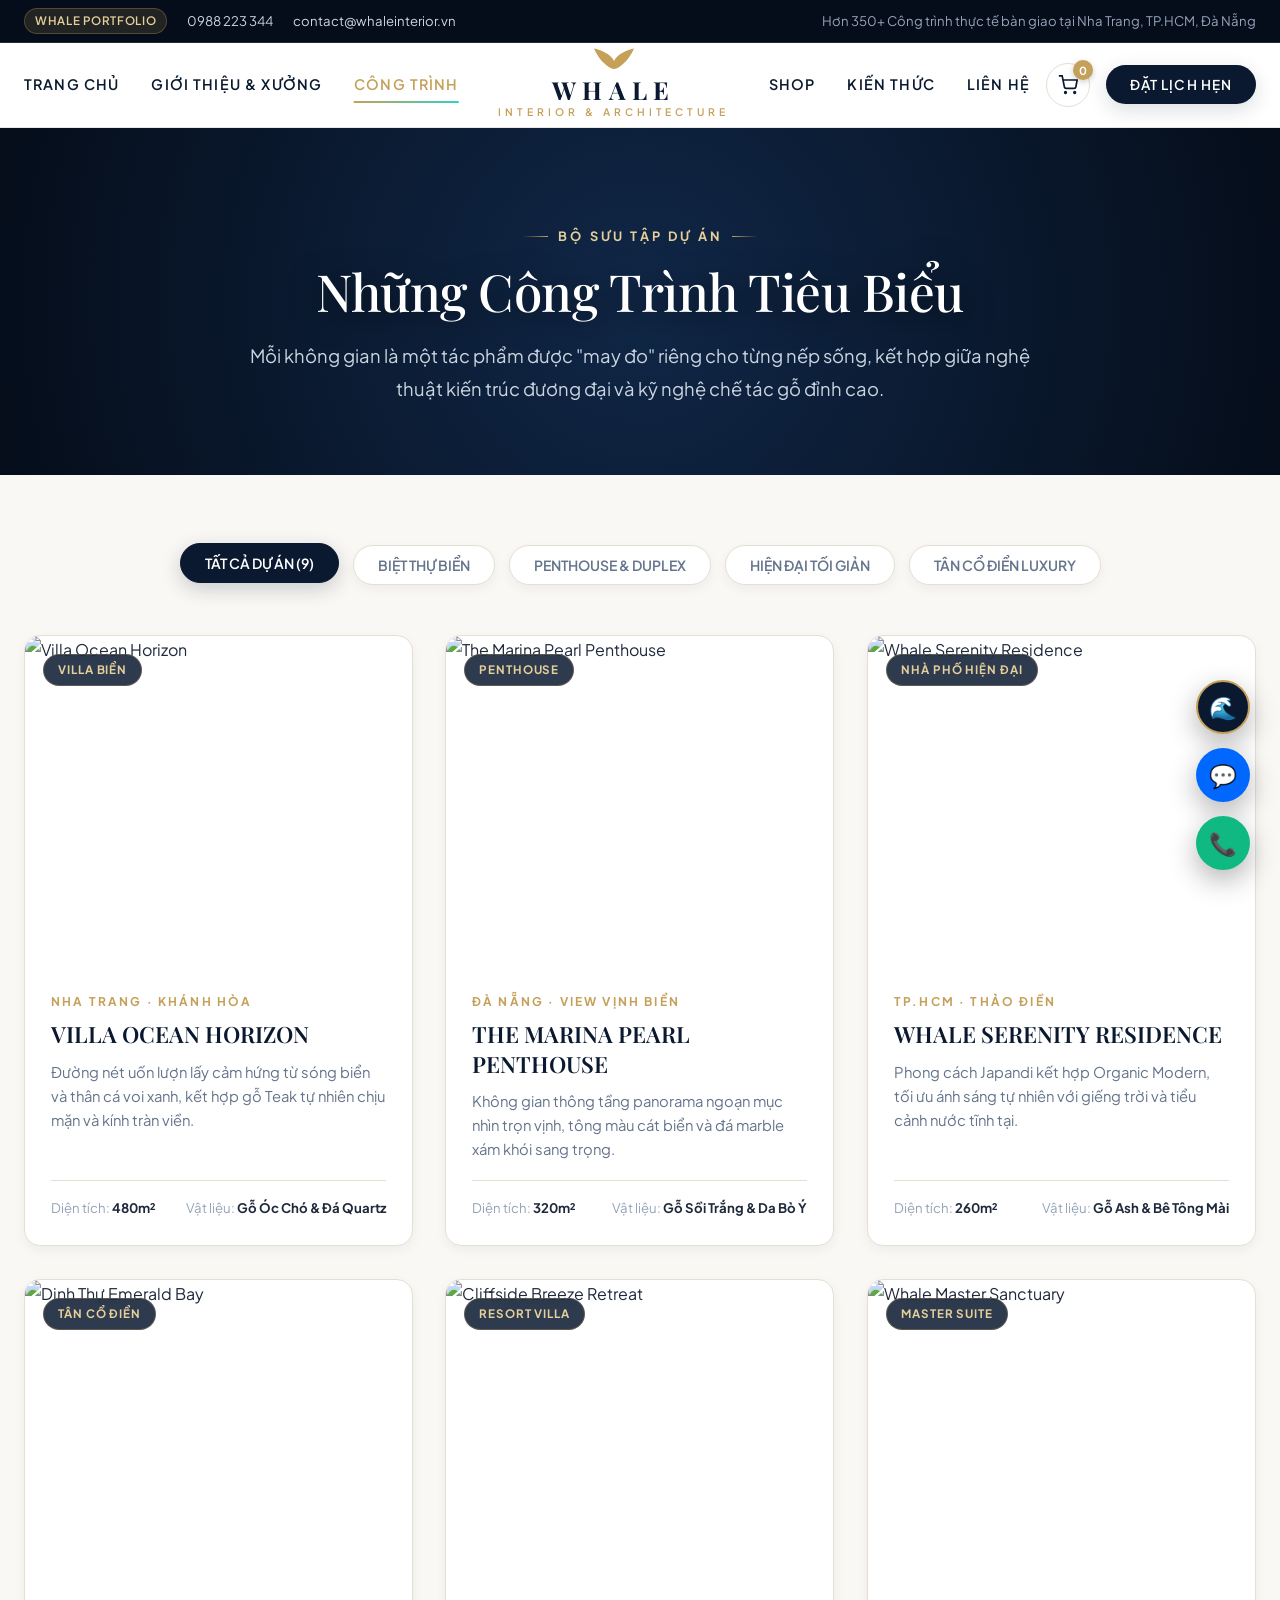
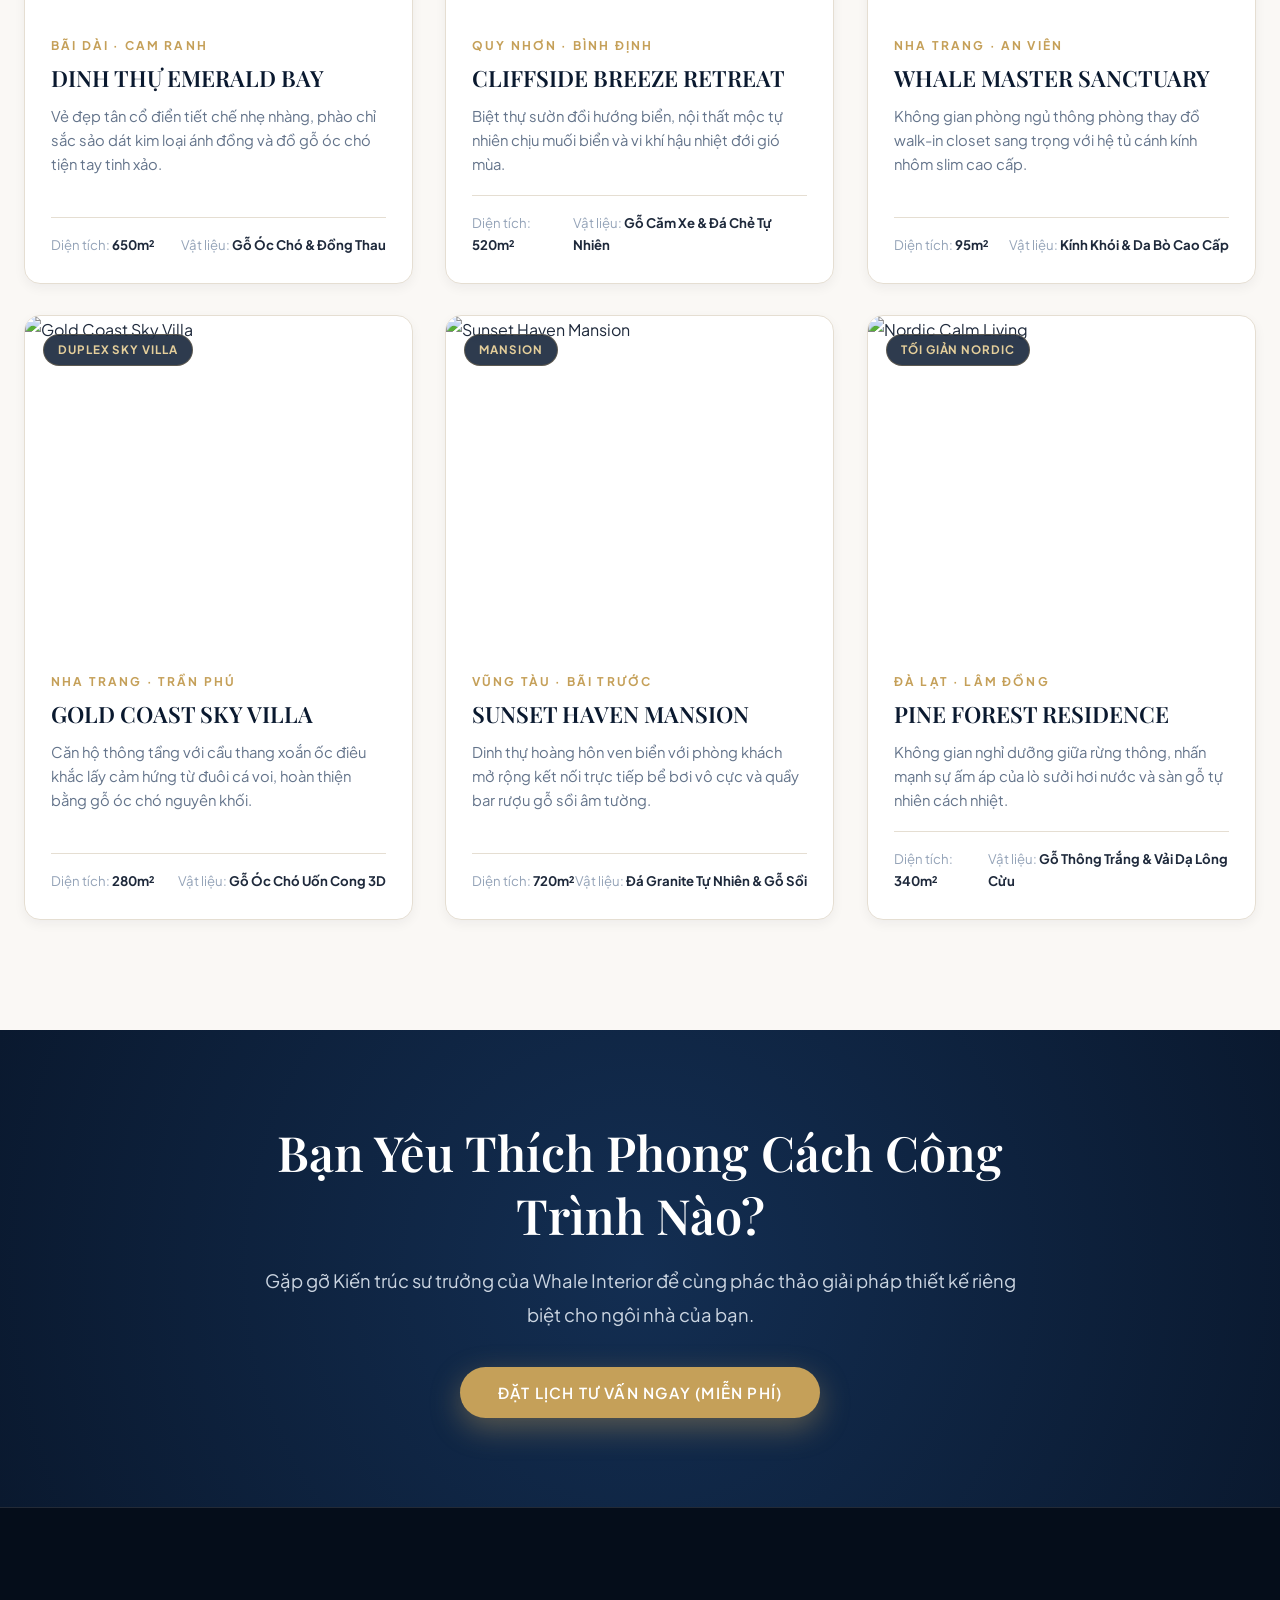
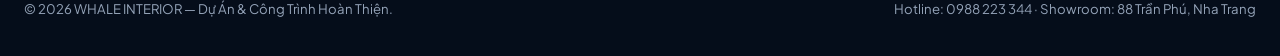
==== du-an.html @ c7ea32a3 "Add files via upload" ====
<!DOCTYPE html>
<html lang="vi">
<head>
  <meta charset="UTF-8">
  <meta name="viewport" content="width=device-width, initial-scale=1.0">
  <title>Công Trình & Dự Án — WHALE INTERIOR | Bộ Sưu Tập Thiết Kế Thực Tế</title>
  <meta name="description" content="Khám phá các công trình biệt thự, penthouse và căn hộ cao cấp đã hoàn thiện bàn giao bởi Whale Interior.">
  
  <link rel="preconnect" href="https://fonts.googleapis.com">
  <link rel="preconnect" href="https://fonts.gstatic.com" crossorigin>
  <link href="https://fonts.googleapis.com/css2?family=Playfair+Display:ital,wght@0,400..900;1,400..900&family=Plus+Jakarta+Sans:wght@300;400;500;600;700&display=swap" rel="stylesheet">
  
  <link rel="stylesheet" href="css/style.css">
</head>
<body>

  <!-- Preloader -->
  <div id="preloader">
    <div class="preloader-whale">
      <svg viewBox="0 0 64 40" width="80" height="50" fill="currentColor">
        <path d="M32 20C26 8 10 2 0 0C6 14 16 26 28 32C30 33 34 33 36 32C48 26 58 14 64 0C54 2 38 8 32 20Z"/>
      </svg>
    </div>
    <div class="preloader-brand">WHALE</div>
    <div class="preloader-sub">INTERIOR & ARCHITECTURE</div>
    <div class="preloader-bar-wrap"><div class="preloader-bar"></div></div>
  </div>

  <!-- Topbar -->
  <div class="topbar">
    <div class="container">
      <div class="topbar-info">
        <span class="topbar-tag">WHALE PORTFOLIO</span>
        <a href="tel:0988223344">0988 223 344</a>
        <a href="mailto:contact@whaleinterior.vn">contact@whaleinterior.vn</a>
      </div>
      <div class="topbar-socials">
        <span>Hơn 350+ Công trình thực tế bàn giao tại Nha Trang, TP.HCM, Đà Nẵng</span>
      </div>
    </div>
  </div>

  <!-- Header -->
  <header class="site-header">
    <div class="container header-wrap">
      <nav class="nav-links">
        <a href="index.html" class="nav-link">Trang chủ</a>
        <a href="ve-chung-toi.html" class="nav-link">Giới thiệu & Xưởng</a>
        <a href="du-an.html" class="nav-link active">Công trình</a>
      </nav>

      <a href="index.html" class="brand">
        <div class="brand-icon">
          <svg viewBox="0 0 64 40" width="40" height="26" fill="currentColor">
            <path d="M32 20C26 8 10 2 0 0C6 14 16 26 28 32C30 33 34 33 36 32C48 26 58 14 64 0C54 2 38 8 32 20Z"/>
          </svg>
        </div>
        <span class="brand-title">WHALE</span>
        <span class="brand-sub">INTERIOR & ARCHITECTURE</span>
      </a>

      <div class="header-actions">
        <nav class="nav-links">
          <a href="shop.html" class="nav-link">Shop</a>
          <a href="kien-thuc.html" class="nav-link">Kiến thức</a>
          <a href="lien-he.html" class="nav-link">Liên hệ</a>
        </nav>

        <button class="btn-cart-trigger" id="cartOpenBtn" title="Giỏ hàng">
          <svg width="20" height="20" viewBox="0 0 24 24" fill="none" stroke="currentColor" stroke-width="2"><circle cx="9" cy="21" r="1"/><circle cx="20" cy="21" r="1"/><path d="M1 1h4l2.68 13.39a2 2 0 0 0 2 1.61h9.72a2 2 0 0 0 2-1.61L23 6H6"/></svg>
          <span class="cart-badge">0</span>
        </button>

        <button class="btn-header-cta open-consult-modal">
          <span>ĐẶT LỊCH HẸN</span>
        </button>

        <button class="nav-toggle" aria-label="Menu">
          <span></span><span></span><span></span>
        </button>
      </div>
    </div>
  </header>

  <main>
    <!-- Banner -->
    <section style="background:radial-gradient(circle at center, #102747 0%, var(--primary-deep) 100%); color:#fff; padding:90px 0 70px; text-align:center;">
      <div class="container" style="max-width:850px;">
        <span class="section-label reveal" style="color:var(--accent-gold-light);">BỘ SƯU TẬP DỰ ÁN</span>
        <h1 class="hero-title reveal stagger-1" style="font-size:clamp(2.2rem, 4vw, 3.4rem); margin-bottom:18px;">
          Những Công Trình Tiêu Biểu
        </h1>
        <p class="reveal stagger-2" style="color:#cbd5e1; font-size:1.15rem; line-height:1.8;">
          Mỗi không gian là một tác phẩm được "may đo" riêng cho từng nếp sống, kết hợp giữa nghệ thuật kiến trúc đương đại và kỹ nghệ chế tác gỗ đỉnh cao.
        </p>
      </div>
    </section>

    <!-- Projects Section with Filter -->
    <section class="projects-section" style="padding:70px 0 110px;">
      <div class="container">
        <!-- Filter Tabs -->
        <div class="filter-nav reveal">
          <button class="filter-btn active" data-filter="all">TẤT CẢ DỰ ÁN (9)</button>
          <button class="filter-btn" data-filter="villa">BIỆT THỰ BIỂN</button>
          <button class="filter-btn" data-filter="penthouse">PENTHOUSE & DUPLEX</button>
          <button class="filter-btn" data-filter="modern">HIỆN ĐẠI TỐI GIẢN</button>
          <button class="filter-btn" data-filter="neoclassic">TÂN CỔ ĐIỂN LUXURY</button>
        </div>

        <div class="projects-grid">
          <!-- 1 -->
          <div class="project-card reveal stagger-1" data-category="villa">
            <div class="project-thumb">
              <img src="https://images.unsplash.com/photo-1600585154340-be6161a56a0c?auto=format&fit=crop&w=800&q=80" alt="Villa Ocean Horizon">
              <span class="project-badge">VILLA BIỂN</span>
            </div>
            <div class="project-info">
              <div class="project-loc">NHA TRANG · KHÁNH HÒA</div>
              <h3 class="project-name">VILLA OCEAN HORIZON</h3>
              <p class="project-desc">Đường nét uốn lượn lấy cảm hứng từ sóng biển và thân cá voi xanh, kết hợp gỗ Teak tự nhiên chịu mặn và kính tràn viền.</p>
              <div class="project-meta">
                <span>Diện tích: <strong>480m²</strong></span>
                <span>Vật liệu: <strong>Gỗ Óc Chó & Đá Quartz</strong></span>
              </div>
            </div>
          </div>

          <!-- 2 -->
          <div class="project-card reveal stagger-2" data-category="penthouse">
            <div class="project-thumb">
              <img src="https://images.unsplash.com/photo-1600607687920-4e2a09cf159d?auto=format&fit=crop&w=800&q=80" alt="The Marina Pearl Penthouse">
              <span class="project-badge">PENTHOUSE</span>
            </div>
            <div class="project-info">
              <div class="project-loc">ĐÀ NẴNG · VIEW VỊNH BIỂN</div>
              <h3 class="project-name">THE MARINA PEARL PENTHOUSE</h3>
              <p class="project-desc">Không gian thông tầng panorama ngoạn mục nhìn trọn vịnh, tông màu cát biển và đá marble xám khói sang trọng.</p>
              <div class="project-meta">
                <span>Diện tích: <strong>320m²</strong></span>
                <span>Vật liệu: <strong>Gỗ Sồi Trắng & Da Bò Ý</strong></span>
              </div>
            </div>
          </div>

          <!-- 3 -->
          <div class="project-card reveal stagger-3" data-category="modern">
            <div class="project-thumb">
              <img src="https://images.unsplash.com/photo-1600566753376-12c8ab7fb75b?auto=format&fit=crop&w=800&q=80" alt="Whale Serenity Residence">
              <span class="project-badge">NHÀ PHỐ HIỆN ĐẠI</span>
            </div>
            <div class="project-info">
              <div class="project-loc">TP.HCM · THẢO ĐIỀN</div>
              <h3 class="project-name">WHALE SERENITY RESIDENCE</h3>
              <p class="project-desc">Phong cách Japandi kết hợp Organic Modern, tối ưu ánh sáng tự nhiên với giếng trời và tiểu cảnh nước tĩnh tại.</p>
              <div class="project-meta">
                <span>Diện tích: <strong>260m²</strong></span>
                <span>Vật liệu: <strong>Gỗ Ash & Bê Tông Mài</strong></span>
              </div>
            </div>
          </div>

          <!-- 4 -->
          <div class="project-card reveal stagger-1" data-category="neoclassic">
            <div class="project-thumb">
              <img src="https://images.unsplash.com/photo-1618219908412-a29a1bb7b86e?auto=format&fit=crop&w=800&q=80" alt="Dinh Thự Emerald Bay">
              <span class="project-badge">TÂN CỔ ĐIỂN</span>
            </div>
            <div class="project-info">
              <div class="project-loc">BÃI DÀI · CAM RANH</div>
              <h3 class="project-name">DINH THỰ EMERALD BAY</h3>
              <p class="project-desc">Vẻ đẹp tân cổ điển tiết chế nhẹ nhàng, phào chỉ sắc sảo dát kim loại ánh đồng và đồ gỗ óc chó tiện tay tinh xảo.</p>
              <div class="project-meta">
                <span>Diện tích: <strong>650m²</strong></span>
                <span>Vật liệu: <strong>Gỗ Óc Chó & Đồng Thau</strong></span>
              </div>
            </div>
          </div>

          <!-- 5 -->
          <div class="project-card reveal stagger-2" data-category="villa">
            <div class="project-thumb">
              <img src="https://images.unsplash.com/photo-1600573472550-8090b5e0745e?auto=format&fit=crop&w=800&q=80" alt="Cliffside Breeze Retreat">
              <span class="project-badge">RESORT VILLA</span>
            </div>
            <div class="project-info">
              <div class="project-loc">QUY NHƠN · BÌNH ĐỊNH</div>
              <h3 class="project-name">CLIFFSIDE BREEZE RETREAT</h3>
              <p class="project-desc">Biệt thự sườn đồi hướng biển, nội thất mộc tự nhiên chịu muối biển và vi khí hậu nhiệt đới gió mùa.</p>
              <div class="project-meta">
                <span>Diện tích: <strong>520m²</strong></span>
                <span>Vật liệu: <strong>Gỗ Căm Xe & Đá Chẻ Tự Nhiên</strong></span>
              </div>
            </div>
          </div>

          <!-- 6 -->
          <div class="project-card reveal stagger-3" data-category="modern">
            <div class="project-thumb">
              <img src="https://images.unsplash.com/photo-1600210492493-0946911123ea?auto=format&fit=crop&w=800&q=80" alt="Whale Master Sanctuary">
              <span class="project-badge">MASTER SUITE</span>
            </div>
            <div class="project-info">
              <div class="project-loc">NHA TRANG · AN VIÊN</div>
              <h3 class="project-name">WHALE MASTER SANCTUARY</h3>
              <p class="project-desc">Không gian phòng ngủ thông phòng thay đồ walk-in closet sang trọng với hệ tủ cánh kính nhôm slim cao cấp.</p>
              <div class="project-meta">
                <span>Diện tích: <strong>95m²</strong></span>
                <span>Vật liệu: <strong>Kính Khói & Da Bò Cao Cấp</strong></span>
              </div>
            </div>
          </div>

          <!-- 7 -->
          <div class="project-card reveal stagger-1" data-category="penthouse">
            <div class="project-thumb">
              <img src="https://images.unsplash.com/photo-1600607687939-ce8a6c25118c?auto=format&fit=crop&w=800&q=80" alt="Gold Coast Sky Villa">
              <span class="project-badge">DUPLEX SKY VILLA</span>
            </div>
            <div class="project-info">
              <div class="project-loc">NHA TRANG · TRẦN PHÚ</div>
              <h3 class="project-name">GOLD COAST SKY VILLA</h3>
              <p class="project-desc">Căn hộ thông tầng với cầu thang xoắn ốc điêu khắc lấy cảm hứng từ đuôi cá voi, hoàn thiện bằng gỗ óc chó nguyên khối.</p>
              <div class="project-meta">
                <span>Diện tích: <strong>280m²</strong></span>
                <span>Vật liệu: <strong>Gỗ Óc Chó Uốn Cong 3D</strong></span>
              </div>
            </div>
          </div>

          <!-- 8 -->
          <div class="project-card reveal stagger-2" data-category="villa">
            <div class="project-thumb">
              <img src="https://images.unsplash.com/photo-1613977257363-707ba9348227?auto=format&fit=crop&w=800&q=80" alt="Sunset Haven Mansion">
              <span class="project-badge">MANSION</span>
            </div>
            <div class="project-info">
              <div class="project-loc">VŨNG TÀU · BÃI TRƯỚC</div>
              <h3 class="project-name">SUNSET HAVEN MANSION</h3>
              <p class="project-desc">Dinh thự hoàng hôn ven biển với phòng khách mở rộng kết nối trực tiếp bể bơi vô cực và quầy bar rượu gỗ sồi âm tường.</p>
              <div class="project-meta">
                <span>Diện tích: <strong>720m²</strong></span>
                <span>Vật liệu: <strong>Đá Granite Tự Nhiên & Gỗ Sồi</strong></span>
              </div>
            </div>
          </div>

          <!-- 9 -->
          <div class="project-card reveal stagger-3" data-category="modern">
            <div class="project-thumb">
              <img src="https://images.unsplash.com/photo-1600585154526-990dced4db0d?auto=format&fit=crop&w=800&q=80" alt="Nordic Calm Living">
              <span class="project-badge">TỐI GIẢN NORDIC</span>
            </div>
            <div class="project-info">
              <div class="project-loc">ĐÀ LẠT · LÂM ĐỒNG</div>
              <h3 class="project-name">PINE FOREST RESIDENCE</h3>
              <p class="project-desc">Không gian nghỉ dưỡng giữa rừng thông, nhấn mạnh sự ấm áp của lò sưởi hơi nước và sàn gỗ tự nhiên cách nhiệt.</p>
              <div class="project-meta">
                <span>Diện tích: <strong>340m²</strong></span>
                <span>Vật liệu: <strong>Gỗ Thông Trắng & Vải Dạ Lông Cừu</strong></span>
              </div>
            </div>
          </div>
        </div>
      </div>
    </section>

    <!-- Consultation Banner -->
    <section class="cta-banner">
      <div class="container cta-banner-content reveal">
        <h2>Bạn Yêu Thích Phong Cách Công Trình Nào?</h2>
        <p>Gặp gỡ Kiến trúc sư trưởng của Whale Interior để cùng phác thảo giải pháp thiết kế riêng biệt cho ngôi nhà của bạn.</p>
        <button class="btn-primary open-consult-modal">
          ĐẶT LỊCH TƯ VẤN NGAY (MIỄN PHÍ)
        </button>
      </div>
    </section>
  </main>

  <footer class="site-footer">
    <div class="container">
      <div class="footer-bottom" style="border:none; padding:0;">
        <div>© 2026 WHALE INTERIOR — Dự Án & Công Trình Hoàn Thiện.</div>
        <div>Hotline: 0988 223 344 · Showroom: 88 Trần Phú, Nha Trang</div>
      </div>
    </div>
  </footer>

  <!-- Floating Contact Buttons & Audio -->
  <div class="floating-contact">
    <button class="float-btn float-audio" id="oceanAudioToggle" title="Bật âm thanh đại dương Whale Soundscape">🌊</button>
    <a href="https://zalo.me/0988223344" target="_blank" class="float-btn float-zalo" title="Chat Zalo">💬</a>
    <a href="tel:0988223344" class="float-btn float-phone" title="Gọi Hotline">📞</a>
  </div>

  <script src="js/main.js"></script>
</body>
</html>
---- css/style.css ----
/* ==========================================================================
   WHALE INTERIOR - Luxury Ocean Organic & Contemporary Architecture
   Enhanced Animation System & Signature Brand Identity
   Inspired by High-End Editorial Studios (Sōl Haus) & Interactive Room Explorers (RoomSketch)
   ========================================================================== */

:root {
  --primary: #0a192f;
  --primary-deep: #050d1a;
  --primary-light: #132e52;
  --ocean-abyss: #071324;
  --ocean-surface: #1e3a5f;
  --ocean-glow: #2dd4bf;
  --ocean-teal: #0f766e;
  --accent-gold: #c5a059;
  --accent-gold-light: #e5cf9b;
  --accent-gold-glow: rgba(197, 160, 89, 0.35);
  --bg-cream: #faf8f5;
  --bg-subtle: #f3efe8;
  --bg-card: #ffffff;
  --bg-dark-wood: #181310;
  --text-main: #1e293b;
  --text-muted: #64748b;
  --text-light: #94a3b8;
  --border-color: #e5ded2;
  --border-light: rgba(255, 255, 255, 0.12);
  --shadow-sm: 0 4px 12px rgba(10, 25, 47, 0.05);
  --shadow-md: 0 12px 32px rgba(10, 25, 47, 0.08);
  --shadow-lg: 0 24px 60px rgba(10, 25, 47, 0.14);
  --shadow-glow: 0 0 35px rgba(197, 160, 89, 0.25);
  --radius-sm: 8px;
  --radius-md: 16px;
  --radius-lg: 24px;
  --radius-full: 9999px;
  --font-serif: 'Playfair Display', Georgia, serif;
  --font-sans: 'Plus Jakarta Sans', system-ui, -apple-system, sans-serif;
  --ease-out-expo: cubic-bezier(0.16, 1, 0.3, 1);
  --ease-in-out: cubic-bezier(0.4, 0, 0.2, 1);
  --transition: all 0.4s var(--ease-out-expo);
}

/* Custom Scrollbar */
::-webkit-scrollbar {
  width: 9px;
}
::-webkit-scrollbar-track {
  background: var(--primary-deep);
}
::-webkit-scrollbar-thumb {
  background: linear-gradient(180deg, var(--accent-gold), var(--primary-light));
  border-radius: 10px;
}
::-webkit-scrollbar-thumb:hover {
  background: var(--accent-gold-light);
}

/* Base & Reset */
*, *::before, *::after {
  box-sizing: border-box;
  margin: 0;
  padding: 0;
}

html {
  scroll-behavior: smooth;
  font-size: 16px;
  -webkit-font-smoothing: antialiased;
}

body {
  font-family: var(--font-sans);
  background-color: var(--bg-cream);
  color: var(--text-main);
  line-height: 1.7;
  overflow-x: hidden;
  position: relative;
}

/* ==========================================================================
   EDITORIAL TYPOGRAPHY (INSPIRATION: SŌL HAUS)
   ========================================================================== */
.font-editorial {
  font-family: var(--font-serif);
  letter-spacing: -0.01em;
}

.italic-serif {
  font-family: var(--font-serif);
  font-style: italic;
  font-weight: 400;
  color: var(--accent-gold);
  padding: 0 4px;
}

/* Infinite Marquee */
.marquee-container {
  overflow: hidden;
  background: var(--bg-subtle);
  border-top: 1px solid var(--border-color);
  border-bottom: 1px solid var(--border-color);
  padding: 16px 0;
  user-select: none;
}

.marquee-track {
  display: flex;
  width: max-content;
  animation: marqueeScroll 28s linear infinite;
}

.marquee-item {
  font-family: var(--font-serif);
  font-size: 1.5rem;
  letter-spacing: 0.15em;
  text-transform: uppercase;
  color: var(--primary);
  display: flex;
  align-items: center;
  gap: 24px;
  padding: 0 24px;
  white-space: nowrap;
}

.marquee-dot {
  color: var(--accent-gold);
  font-size: 1.2rem;
}

@keyframes marqueeScroll {
  0% { transform: translateX(0); }
  100% { transform: translateX(-50%); }
}

/* ==========================================================================
   PRELOADER - THE WHALE ASCENT
   ========================================================================== */
#preloader {
  position: fixed;
  inset: 0;
  background: radial-gradient(circle at center, #0f2747 0%, var(--primary-deep) 100%);
  z-index: 99999;
  display: flex;
  flex-direction: column;
  align-items: center;
  justify-content: center;
  color: #fff;
  transition: opacity 0.8s var(--ease-out-expo), visibility 0.8s ease;
}

#preloader.loaded {
  opacity: 0;
  visibility: hidden;
  pointer-events: none;
}

.preloader-whale {
  width: 80px;
  height: 50px;
  color: var(--accent-gold);
  animation: whaleFloat 2.6s ease-in-out infinite alternate;
  filter: drop-shadow(0 0 15px var(--accent-gold-glow));
}

.preloader-brand {
  font-family: var(--font-serif);
  font-size: 1.8rem;
  letter-spacing: 0.3em;
  font-weight: 700;
  margin-top: 20px;
  background: linear-gradient(135deg, #fff, var(--accent-gold-light));
  -webkit-background-clip: text;
  -webkit-text-fill-color: transparent;
}

.preloader-sub {
  font-size: 0.7rem;
  letter-spacing: 0.4em;
  color: #94a3b8;
  margin-top: 6px;
  text-transform: uppercase;
}

.preloader-bar-wrap {
  width: 180px;
  height: 2px;
  background: rgba(255, 255, 255, 0.1);
  border-radius: 4px;
  margin-top: 24px;
  overflow: hidden;
  position: relative;
}

.preloader-bar {
  position: absolute;
  top: 0;
  left: 0;
  height: 100%;
  width: 0%;
  background: linear-gradient(90deg, var(--ocean-glow), var(--accent-gold));
  border-radius: 4px;
  animation: preloaderFill 1.8s var(--ease-out-expo) forwards;
}

@keyframes preloaderFill {
  0% { width: 0%; }
  60% { width: 75%; }
  100% { width: 100%; }
}

@keyframes whaleFloat {
  0% { transform: translateY(0px) rotate(-2deg); }
  100% { transform: translateY(-14px) rotate(3deg); }
}

/* ==========================================================================
   SCROLL REVEAL ANIMATIONS
   ========================================================================== */
.reveal {
  opacity: 0;
  transform: translateY(35px);
  transition: opacity 0.8s var(--ease-out-expo), transform 0.8s var(--ease-out-expo);
  will-change: opacity, transform;
}

.reveal.revealed {
  opacity: 1;
  transform: translateY(0);
}

.reveal-left {
  opacity: 0;
  transform: translateX(-40px);
  transition: opacity 0.9s var(--ease-out-expo), transform 0.9s var(--ease-out-expo);
}

.reveal-left.revealed {
  opacity: 1;
  transform: translateX(0);
}

.reveal-right {
  opacity: 0;
  transform: translateX(40px);
  transition: opacity 0.9s var(--ease-out-expo), transform 0.9s var(--ease-out-expo);
}

.reveal-right.revealed {
  opacity: 1;
  transform: translateX(0);
}

.reveal-scale {
  opacity: 0;
  transform: scale(0.92);
  transition: opacity 0.9s var(--ease-out-expo), transform 0.9s var(--ease-out-expo);
}

.reveal-scale.revealed {
  opacity: 1;
  transform: scale(1);
}

.stagger-1 { transition-delay: 0.1s; }
.stagger-2 { transition-delay: 0.2s; }
.stagger-3 { transition-delay: 0.3s; }
.stagger-4 { transition-delay: 0.4s; }

/* Subtle Ocean Watermark */
.whale-watermark {
  position: absolute;
  right: -5%;
  bottom: -10%;
  width: 550px;
  height: 400px;
  opacity: 0.035;
  pointer-events: none;
  z-index: 0;
  transform: rotate(-10deg);
}

/* Common Layout */
.container {
  width: 100%;
  max-width: 1340px;
  margin: 0 auto;
  padding: 0 24px;
  position: relative;
  z-index: 2;
}

a {
  text-decoration: none;
  color: inherit;
  transition: var(--transition);
}

ul { list-style: none; }

img {
  max-width: 100%;
  height: auto;
  display: block;
}

button, input, select, textarea {
  font-family: inherit;
  font-size: inherit;
  border: none;
  outline: none;
}

button { cursor: pointer; background: none; }

.text-gold { color: var(--accent-gold); }
.text-center { text-align: center; }
.text-white { color: #fff; }
.font-serif { font-family: var(--font-serif); }

.section-label {
  display: inline-flex;
  align-items: center;
  gap: 10px;
  font-size: 0.8rem;
  letter-spacing: 0.25em;
  text-transform: uppercase;
  font-weight: 700;
  color: var(--accent-gold);
  margin-bottom: 14px;
}

.section-label::before,
.section-label::after {
  content: "";
  display: inline-block;
  width: 26px;
  height: 1px;
  background: linear-gradient(90deg, transparent, var(--accent-gold));
}
.section-label::after {
  background: linear-gradient(90deg, var(--accent-gold), transparent);
}

.section-title {
  font-family: var(--font-serif);
  font-size: clamp(2.2rem, 3.8vw, 3.2rem);
  font-weight: 600;
  color: var(--primary);
  line-height: 1.25;
  margin-bottom: 16px;
}

.section-desc {
  font-size: 1.05rem;
  color: var(--text-muted);
  max-width: 720px;
  margin: 0 auto 45px;
  line-height: 1.8;
}

/* ==========================================================================
   TOPBAR & HEADER
   ========================================================================== */
.topbar {
  background: var(--primary-deep);
  color: var(--text-light);
  font-size: 0.825rem;
  padding: 8px 0;
  border-bottom: 1px solid var(--border-light);
  position: relative;
  z-index: 1002;
}

.topbar .container {
  display: flex;
  justify-content: space-between;
  align-items: center;
  flex-wrap: wrap;
  gap: 12px;
}

.topbar-info, .topbar-socials {
  display: flex;
  align-items: center;
  gap: 20px;
}

.topbar-info a {
  display: inline-flex;
  align-items: center;
  gap: 6px;
  color: #cbd5e1;
}

.topbar-info a:hover {
  color: var(--accent-gold-light);
}

.topbar-tag {
  background: rgba(197, 160, 89, 0.15);
  border: 1px solid rgba(197, 160, 89, 0.3);
  color: var(--accent-gold-light);
  padding: 2px 10px;
  border-radius: var(--radius-full);
  font-size: 0.725rem;
  font-weight: 600;
  letter-spacing: 0.06em;
}

.site-header {
  position: sticky;
  top: 0;
  left: 0;
  right: 0;
  z-index: 1000;
  background: rgba(255, 255, 255, 0.92);
  backdrop-filter: blur(14px);
  -webkit-backdrop-filter: blur(14px);
  border-bottom: 1px solid rgba(226, 220, 210, 0.7);
  transition: var(--transition);
}

.site-header.scrolled {
  background: rgba(255, 255, 255, 0.98);
  box-shadow: 0 10px 30px rgba(10, 25, 47, 0.08);
}

.site-header.scrolled .header-wrap {
  height: 70px;
}

.header-wrap {
  display: flex;
  align-items: center;
  justify-content: space-between;
  height: 84px;
  transition: height 0.4s var(--ease-out-expo);
}

.nav-links {
  display: flex;
  align-items: center;
  gap: 32px;
}

.nav-link {
  font-size: 0.9rem;
  font-weight: 600;
  letter-spacing: 0.08em;
  color: var(--primary);
  text-transform: uppercase;
  position: relative;
  padding: 6px 0;
}

.nav-link::after {
  content: '';
  position: absolute;
  bottom: 0;
  left: 50%;
  transform: translateX(-50%);
  width: 0;
  height: 2px;
  background: linear-gradient(90deg, var(--accent-gold), var(--ocean-glow));
  transition: width 0.35s var(--ease-out-expo);
}

.nav-link:hover::after,
.nav-link.active::after {
  width: 100%;
}

.nav-link.active {
  color: var(--accent-gold);
}

/* Brand Logo */
.brand {
  display: flex;
  flex-direction: column;
  align-items: center;
  text-align: center;
  padding: 0 16px;
  position: relative;
}

.brand-icon {
  display: flex;
  align-items: center;
  justify-content: center;
  width: 42px;
  height: 26px;
  color: var(--accent-gold);
  margin-bottom: 2px;
  transition: transform 0.4s var(--ease-out-expo);
}

.brand:hover .brand-icon {
  transform: translateY(-3px) scale(1.08);
  filter: drop-shadow(0 0 10px var(--accent-gold-glow));
}

.brand-title {
  font-family: var(--font-serif);
  font-size: 1.55rem;
  font-weight: 700;
  letter-spacing: 0.25em;
  color: var(--primary);
  line-height: 1.1;
}

.brand-sub {
  font-size: 0.65rem;
  letter-spacing: 0.38em;
  color: var(--accent-gold);
  text-transform: uppercase;
  font-weight: 600;
}

/* Header Actions */
.header-actions {
  display: flex;
  align-items: center;
  gap: 16px;
}

.btn-header-cta {
  display: inline-flex;
  align-items: center;
  gap: 8px;
  background: var(--primary);
  color: #fff;
  padding: 11px 24px;
  border-radius: var(--radius-full);
  font-size: 0.85rem;
  font-weight: 600;
  letter-spacing: 0.08em;
  transition: var(--transition);
  box-shadow: 0 6px 20px rgba(10, 25, 47, 0.15);
  position: relative;
  overflow: hidden;
}

.btn-header-cta:hover {
  background: var(--accent-gold);
  color: #fff;
  transform: translateY(-2px);
  box-shadow: 0 8px 25px rgba(197, 160, 89, 0.4);
}

.btn-cart-trigger {
  position: relative;
  width: 44px;
  height: 44px;
  display: flex;
  align-items: center;
  justify-content: center;
  border-radius: 50%;
  border: 1px solid var(--border-color);
  color: var(--primary);
  transition: var(--transition);
  background: #fff;
}

.btn-cart-trigger:hover {
  border-color: var(--accent-gold);
  color: var(--accent-gold);
  transform: scale(1.06);
}

.cart-badge {
  position: absolute;
  top: -4px;
  right: -4px;
  background: var(--accent-gold);
  color: #fff;
  font-size: 0.7rem;
  font-weight: 700;
  width: 20px;
  height: 20px;
  border-radius: 50%;
  display: flex;
  align-items: center;
  justify-content: center;
  box-shadow: 0 2px 6px rgba(0, 0, 0, 0.2);
}

.nav-toggle {
  display: none;
  flex-direction: column;
  gap: 6px;
  padding: 8px;
}

.nav-toggle span {
  display: block;
  width: 26px;
  height: 2px;
  background: var(--primary);
  transition: var(--transition);
}

/* ==========================================================================
   HERO CINEMATIC SECTION
   ========================================================================== */
.hero {
  position: relative;
  min-height: 92vh;
  display: flex;
  align-items: center;
  justify-content: center;
  background: var(--primary-deep);
  color: #fff;
  overflow: hidden;
}

.hero-slider {
  position: absolute;
  inset: 0;
  width: 100%;
  height: 100%;
  z-index: 1;
}

.hero-slide {
  position: absolute;
  inset: 0;
  opacity: 0;
  visibility: hidden;
  transition: opacity 1.4s ease-in-out, transform 8s ease-out;
  transform: scale(1.12);
}

.hero-slide.active {
  opacity: 1;
  visibility: visible;
  transform: scale(1);
}

.hero-slide img {
  width: 100%;
  height: 100%;
  object-fit: cover;
}

.hero-overlay {
  position: absolute;
  inset: 0;
  background: linear-gradient(180deg, rgba(5, 13, 26, 0.6) 0%, rgba(5, 13, 26, 0.88) 100%),
              radial-gradient(ellipse at 50% 50%, rgba(15, 39, 71, 0.45) 0%, rgba(5, 13, 26, 0.92) 100%);
  z-index: 2;
}

.hero-content {
  position: relative;
  z-index: 3;
  text-align: center;
  max-width: 980px;
  padding: 80px 20px;
}

.hero-badge {
  display: inline-flex;
  align-items: center;
  gap: 8px;
  background: rgba(197, 160, 89, 0.15);
  border: 1px solid rgba(197, 160, 89, 0.4);
  color: var(--accent-gold-light);
  padding: 8px 24px;
  border-radius: var(--radius-full);
  font-size: 0.8rem;
  letter-spacing: 0.3em;
  text-transform: uppercase;
  margin-bottom: 26px;
  backdrop-filter: blur(10px);
  animation: pulseBadge 3s infinite ease-in-out;
}

@keyframes pulseBadge {
  0%, 100% { border-color: rgba(197, 160, 89, 0.35); box-shadow: 0 0 15px rgba(197, 160, 89, 0.1); }
  50% { border-color: rgba(197, 160, 89, 0.7); box-shadow: 0 0 25px rgba(197, 160, 89, 0.25); }
}

.hero-title {
  font-family: var(--font-serif);
  font-size: clamp(2.8rem, 6vw, 4.8rem);
  font-weight: 500;
  line-height: 1.15;
  margin-bottom: 24px;
  text-shadow: 0 6px 30px rgba(0, 0, 0, 0.6);
  letter-spacing: -0.01em;
}

.hero-desc {
  font-size: clamp(1.05rem, 2vw, 1.3rem);
  color: #e2e8f0;
  max-width: 780px;
  margin: 0 auto 40px;
  line-height: 1.8;
  font-weight: 300;
}

.hero-actions {
  display: flex;
  align-items: center;
  justify-content: center;
  gap: 20px;
  flex-wrap: wrap;
  margin-bottom: 45px;
}

.btn-primary {
  display: inline-flex;
  align-items: center;
  gap: 12px;
  background: var(--accent-gold);
  color: #fff;
  padding: 16px 38px;
  border-radius: var(--radius-full);
  font-weight: 600;
  font-size: 0.95rem;
  letter-spacing: 0.08em;
  transition: var(--transition);
  box-shadow: 0 10px 30px rgba(197, 160, 89, 0.4);
  position: relative;
  overflow: hidden;
}

.btn-primary:hover {
  background: var(--accent-gold-light);
  color: var(--primary-deep);
  transform: translateY(-4px) scale(1.02);
  box-shadow: 0 15px 40px rgba(197, 160, 89, 0.55);
}

.btn-secondary {
  display: inline-flex;
  align-items: center;
  gap: 12px;
  background: rgba(255, 255, 255, 0.08);
  color: #fff;
  padding: 16px 34px;
  border-radius: var(--radius-full);
  font-weight: 600;
  font-size: 0.95rem;
  letter-spacing: 0.06em;
  border: 1px solid rgba(255, 255, 255, 0.25);
  backdrop-filter: blur(10px);
  transition: var(--transition);
}

.btn-secondary:hover {
  background: #fff;
  color: var(--primary);
  border-color: #fff;
  transform: translateY(-4px);
}

.hero-tags {
  display: flex;
  align-items: center;
  justify-content: center;
  gap: 24px;
  flex-wrap: wrap;
  font-size: 0.85rem;
  color: #94a3b8;
  letter-spacing: 0.12em;
}

.hero-tag-item {
  display: inline-flex;
  align-items: center;
  gap: 8px;
}

.hero-tag-item span {
  color: var(--accent-gold);
}

/* Wave Curve Shape Divider */
.wave-divider {
  position: relative;
  width: 100%;
  overflow: hidden;
  line-height: 0;
  z-index: 3;
}

.wave-divider svg {
  position: relative;
  display: block;
  width: calc(100% + 1.3px);
  height: 50px;
}

.wave-divider .shape-fill {
  fill: #ffffff;
}

/* ==========================================================================
   METRICS & COUNTER STRIP
   ========================================================================== */
.metrics-strip {
  background: #fff;
  border: 1px solid var(--border-color);
  padding: 40px 0;
  margin-top: -45px;
  position: relative;
  z-index: 10;
  border-radius: var(--radius-lg);
  box-shadow: var(--shadow-lg);
}

.metrics-grid {
  display: grid;
  grid-template-columns: repeat(4, 1fr);
  gap: 30px;
  text-align: center;
}

.metric-item {
  padding: 10px 20px;
  border-right: 1px solid var(--border-color);
  position: relative;
}

.metric-item:last-child {
  border-right: none;
}

.metric-num {
  font-family: var(--font-serif);
  font-size: 3rem;
  font-weight: 700;
  color: var(--primary);
  line-height: 1;
  margin-bottom: 8px;
}

.metric-num span {
  color: var(--accent-gold);
}

.metric-label {
  font-size: 0.85rem;
  font-weight: 600;
  color: var(--text-muted);
  text-transform: uppercase;
  letter-spacing: 0.08em;
}

/* ==========================================================================
   INTERACTIVE ROOM EXPLORER & SHOPPABLE HOTSPOTS (INSPIRATION: ROOMSKETCH)
   ========================================================================== */
.room-explorer-section {
  padding: 100px 0;
  background: #fff;
  position: relative;
}

.room-stage-wrap {
  position: relative;
  max-width: 1100px;
  margin: 0 auto;
  border-radius: var(--radius-lg);
  overflow: hidden;
  box-shadow: var(--shadow-lg);
  border: 1px solid var(--border-color);
}

.room-canvas-img {
  width: 100%;
  height: 620px;
  object-fit: cover;
  display: block;
  transition: filter 0.5s ease;
}

/* Hotspot Pins */
.hotspot {
  position: absolute;
  z-index: 20;
  transform: translate(-50%, -50%);
}

.hotspot-dot {
  width: 38px;
  height: 38px;
  border-radius: 50%;
  background: rgba(255, 255, 255, 0.95);
  border: 2px solid var(--accent-gold);
  box-shadow: 0 4px 15px rgba(0, 0, 0, 0.3);
  display: flex;
  align-items: center;
  justify-content: center;
  cursor: pointer;
  transition: transform 0.35s var(--ease-out-expo), background-color 0.35s ease;
  position: relative;
}

.hotspot-dot::before {
  content: '';
  position: absolute;
  inset: -6px;
  border-radius: 50%;
  border: 2px solid var(--accent-gold);
  opacity: 0.6;
  animation: hotspotRings 2s cubic-bezier(0.2, 0, 0, 1) infinite;
}

.hotspot-dot-inner {
  width: 12px;
  height: 12px;
  border-radius: 50%;
  background: var(--primary);
  transition: transform 0.3s ease;
}

.hotspot:hover .hotspot-dot {
  transform: scale(1.18);
  background: var(--primary);
  border-color: #fff;
}

.hotspot:hover .hotspot-dot-inner {
  background: var(--accent-gold);
}

@keyframes hotspotRings {
  0% { transform: scale(0.8); opacity: 0.8; }
  100% { transform: scale(1.7); opacity: 0; }
}

/* Hotspot Floating Card */
.hotspot-card {
  position: absolute;
  bottom: calc(100% + 14px);
  left: 50%;
  transform: translateX(-50%) translateY(12px) scale(0.92);
  width: 290px;
  background: rgba(255, 255, 255, 0.96);
  backdrop-filter: blur(16px);
  border: 1px solid var(--border-color);
  border-radius: var(--radius-md);
  padding: 16px;
  box-shadow: 0 16px 40px rgba(5, 13, 26, 0.25);
  opacity: 0;
  visibility: hidden;
  pointer-events: none;
  transition: all 0.35s var(--ease-out-expo);
  z-index: 30;
}

.hotspot:hover .hotspot-card,
.hotspot.active .hotspot-card {
  opacity: 1;
  visibility: visible;
  pointer-events: auto;
  transform: translateX(-50%) translateY(0) scale(1);
}

.hotspot-card-thumb {
  width: 100%;
  height: 140px;
  border-radius: var(--radius-sm);
  object-fit: cover;
  margin-bottom: 12px;
}

.hotspot-card-badge {
  font-size: 0.68rem;
  letter-spacing: 0.08em;
  text-transform: uppercase;
  color: var(--accent-gold);
  font-weight: 700;
  margin-bottom: 4px;
}

.hotspot-card-title {
  font-family: var(--font-serif);
  font-size: 1.05rem;
  font-weight: 600;
  color: var(--primary);
  margin-bottom: 4px;
  line-height: 1.3;
}

.hotspot-card-material {
  font-size: 0.8rem;
  color: var(--text-muted);
  margin-bottom: 10px;
}

.hotspot-card-footer {
  display: flex;
  align-items: center;
  justify-content: space-between;
  border-top: 1px solid var(--border-color);
  padding-top: 10px;
}

.hotspot-card-price {
  font-weight: 700;
  color: var(--primary);
  font-size: 1rem;
}

.btn-hotspot-add {
  background: var(--primary);
  color: #fff;
  padding: 6px 14px;
  border-radius: var(--radius-full);
  font-size: 0.75rem;
  font-weight: 600;
  transition: var(--transition);
}

.btn-hotspot-add:hover {
  background: var(--accent-gold);
}

/* Floating Compare Button & Cart Bar */
.room-explorer-bar {
  position: absolute;
  bottom: 24px;
  left: 24px;
  right: 24px;
  display: flex;
  justify-content: space-between;
  align-items: center;
  z-index: 15;
  pointer-events: none;
}

.room-bar-cart {
  pointer-events: auto;
  background: rgba(10, 25, 47, 0.85);
  backdrop-filter: blur(12px);
  color: #fff;
  padding: 10px 22px;
  border-radius: var(--radius-full);
  display: flex;
  align-items: center;
  gap: 12px;
  font-size: 0.85rem;
  font-weight: 600;
  border: 1px solid rgba(255, 255, 255, 0.15);
  cursor: pointer;
  box-shadow: 0 10px 25px rgba(0, 0, 0, 0.3);
}

.btn-room-compare {
  pointer-events: auto;
  background: rgba(255, 255, 255, 0.92);
  backdrop-filter: blur(12px);
  color: var(--primary);
  padding: 10px 22px;
  border-radius: var(--radius-full);
  display: flex;
  align-items: center;
  gap: 10px;
  font-size: 0.85rem;
  font-weight: 700;
  border: 1px solid var(--border-color);
  cursor: pointer;
  box-shadow: 0 10px 25px rgba(0, 0, 0, 0.2);
  transition: var(--transition);
}

.btn-room-compare:hover {
  background: var(--primary);
  color: #fff;
  transform: translateY(-2px);
}

/* ==========================================================================
   PORTFOLIO EDITORIAL CAROUSEL (INSPIRATION: SŌL HAUS)
   ========================================================================== */
.portfolio-editorial-section {
  padding: 100px 0;
  background: var(--bg-cream);
  border-top: 1px solid var(--border-color);
  border-bottom: 1px solid var(--border-color);
}

.editorial-slider-wrap {
  display: grid;
  grid-template-columns: 1.15fr 0.85fr;
  gap: 50px;
  align-items: center;
  background: #fff;
  border-radius: var(--radius-lg);
  padding: 44px;
  box-shadow: var(--shadow-md);
  border: 1px solid var(--border-color);
}

.editorial-slide-img {
  width: 100%;
  height: 480px;
  border-radius: var(--radius-md);
  object-fit: cover;
  box-shadow: var(--shadow-sm);
  transition: opacity 0.5s ease;
}

.editorial-slide-info {
  display: flex;
  flex-direction: column;
  height: 100%;
  justify-content: center;
}

.editorial-slide-meta {
  display: flex;
  justify-content: space-between;
  align-items: center;
  color: var(--text-light);
  font-size: 0.85rem;
  letter-spacing: 0.1em;
  margin-bottom: 14px;
  text-transform: uppercase;
}

.editorial-slide-title {
  font-family: var(--font-serif);
  font-size: clamp(2rem, 3.2vw, 2.7rem);
  color: var(--primary);
  line-height: 1.25;
  margin-bottom: 16px;
}

.editorial-slide-desc {
  font-size: 1rem;
  color: var(--text-muted);
  line-height: 1.8;
  margin-bottom: 24px;
}

.material-swatches-box {
  background: var(--bg-subtle);
  border-radius: var(--radius-md);
  padding: 18px 22px;
  margin-bottom: 28px;
  border: 1px solid var(--border-color);
}

.material-swatches-label {
  font-size: 0.75rem;
  text-transform: uppercase;
  letter-spacing: 0.1em;
  color: var(--accent-gold);
  font-weight: 700;
  margin-bottom: 8px;
}

.material-swatches-text {
  font-size: 0.9rem;
  color: var(--text-main);
  line-height: 1.5;
}

.editorial-slider-nav {
  display: flex;
  align-items: center;
  justify-content: space-between;
  margin-top: auto;
  border-top: 1px solid var(--border-color);
  padding-top: 20px;
}

.slider-nav-btns {
  display: flex;
  gap: 12px;
}

.btn-slider-arrow {
  width: 46px;
  height: 46px;
  border-radius: 50%;
  border: 1px solid var(--border-color);
  display: flex;
  align-items: center;
  justify-content: center;
  color: var(--primary);
  font-size: 1.1rem;
  transition: var(--transition);
  background: #fff;
}

.btn-slider-arrow:hover {
  background: var(--primary);
  color: #fff;
  border-color: var(--primary);
  transform: scale(1.08);
}

/* ==========================================================================
   DARK WOOD SERVICES SECTION (INSPIRATION: SŌL HAUS)
   ========================================================================== */
.services-dark-section {
  padding: 110px 0;
  background: var(--bg-dark-wood);
  color: #fff;
  position: relative;
  overflow: hidden;
}

.services-dark-section::before {
  content: '';
  position: absolute;
  inset: 0;
  background: radial-gradient(circle at 80% 20%, rgba(197, 160, 89, 0.08) 0%, transparent 60%);
  pointer-events: none;
}

.services-dark-grid {
  display: grid;
  grid-template-columns: 0.9fr 1.1fr;
  gap: 60px;
  align-items: center;
}

.services-matrix {
  display: grid;
  grid-template-columns: 1fr 1fr;
  gap: 22px;
}

.service-matrix-card {
  background: rgba(255, 255, 255, 0.04);
  border: 1px solid rgba(255, 255, 255, 0.1);
  border-radius: var(--radius-md);
  padding: 24px;
  transition: var(--transition);
  display: flex;
  flex-direction: column;
}

.service-matrix-card:hover {
  background: rgba(255, 255, 255, 0.08);
  border-color: var(--accent-gold);
  transform: translateY(-6px);
}

.service-card-num {
  font-family: var(--font-serif);
  font-size: 0.85rem;
  color: var(--accent-gold-light);
  letter-spacing: 0.15em;
  margin-bottom: 14px;
}

.service-card-thumb {
  width: 100%;
  height: 120px;
  border-radius: var(--radius-sm);
  object-fit: cover;
  margin-bottom: 14px;
}

.service-card-title {
  font-family: var(--font-serif);
  font-size: 1.15rem;
  font-weight: 600;
  color: #fff;
  margin-bottom: 6px;
}

.service-card-desc {
  font-size: 0.825rem;
  color: #cbd5e1;
  line-height: 1.5;
}

/* ==========================================================================
   BEFORE & AFTER 3D SLIDER (THE SIGNATURE CRAFT)
   ========================================================================== */
.before-after-section {
  padding: 100px 0;
  background: var(--bg-cream);
  position: relative;
}

.before-after-card {
  position: relative;
  max-width: 1000px;
  margin: 0 auto;
  height: 520px;
  border-radius: var(--radius-lg);
  overflow: hidden;
  box-shadow: var(--shadow-lg);
  border: 1px solid var(--border-color);
  user-select: none;
  cursor: col-resize;
}

.ba-image {
  position: absolute;
  inset: 0;
  width: 100%;
  height: 100%;
  object-fit: cover;
}

.ba-before {
  position: absolute;
  inset: 0;
  width: 50%;
  overflow: hidden;
  z-index: 2;
  border-right: 3px solid #fff;
  box-shadow: 4px 0 20px rgba(0, 0, 0, 0.4);
}

.ba-before img {
  width: 1000px;
  max-width: none;
  height: 520px;
  object-fit: cover;
}

.ba-badge {
  position: absolute;
  top: 24px;
  padding: 6px 18px;
  border-radius: var(--radius-full);
  font-size: 0.75rem;
  font-weight: 700;
  letter-spacing: 0.1em;
  text-transform: uppercase;
  backdrop-filter: blur(8px);
  z-index: 5;
}

.ba-badge-before {
  left: 24px;
  background: rgba(10, 25, 47, 0.85);
  color: var(--accent-gold-light);
  border: 1px solid rgba(197, 160, 89, 0.4);
}

.ba-badge-after {
  right: 24px;
  background: rgba(255, 255, 255, 0.85);
  color: var(--primary);
  border: 1px solid rgba(0, 0, 0, 0.1);
}

.ba-slider-handle {
  position: absolute;
  top: 50%;
  left: 50%;
  transform: translate(-50%, -50%);
  width: 52px;
  height: 52px;
  border-radius: 50%;
  background: #fff;
  box-shadow: 0 6px 25px rgba(0, 0, 0, 0.4);
  z-index: 10;
  display: flex;
  align-items: center;
  justify-content: center;
  color: var(--primary);
  font-size: 1.2rem;
  cursor: col-resize;
  pointer-events: none;
  border: 2px solid var(--accent-gold);
}

/* ==========================================================================
   PHILOSOPHY & DIFFERENCE
   ========================================================================== */
.philosophy-section {
  padding: 110px 0;
  background: #fff;
  position: relative;
}

.philosophy-grid {
  display: grid;
  grid-template-columns: 1fr 1fr;
  gap: 70px;
  align-items: center;
}

.philosophy-images {
  position: relative;
}

.philosophy-img-main {
  width: 90%;
  border-radius: var(--radius-lg);
  box-shadow: var(--shadow-lg);
  overflow: hidden;
}

.philosophy-img-main img {
  width: 100%;
  height: 520px;
  object-fit: cover;
  transition: transform 0.8s var(--ease-out-expo);
}

.philosophy-img-main:hover img {
  transform: scale(1.05);
}

.philosophy-badge-card {
  position: absolute;
  bottom: -28px;
  right: 12px;
  background: var(--primary);
  color: #fff;
  padding: 28px 32px;
  border-radius: var(--radius-md);
  border-left: 4px solid var(--accent-gold);
  box-shadow: var(--shadow-lg);
  max-width: 290px;
  animation: floatCard 4s ease-in-out infinite alternate;
}

@keyframes floatCard {
  0% { transform: translateY(0px); }
  100% { transform: translateY(-8px); }
}

.badge-card-icon {
  font-size: 1.8rem;
  color: var(--accent-gold);
  margin-bottom: 10px;
}

.badge-card-title {
  font-size: 1.05rem;
  font-weight: 700;
  margin-bottom: 6px;
}

.badge-card-desc {
  font-size: 0.85rem;
  color: #94a3b8;
  line-height: 1.5;
}

.philosophy-content h2 {
  font-family: var(--font-serif);
  font-size: clamp(2.2rem, 3.5vw, 2.8rem);
  font-weight: 600;
  color: var(--primary);
  line-height: 1.3;
  margin-bottom: 22px;
}

.philosophy-content p {
  color: var(--text-muted);
  font-size: 1.05rem;
  line-height: 1.85;
  margin-bottom: 24px;
}

.features-list {
  display: grid;
  grid-template-columns: 1fr 1fr;
  gap: 24px;
  margin: 36px 0;
}

.feature-box {
  display: flex;
  gap: 16px;
  align-items: flex-start;
}

.feature-icon-circle {
  width: 48px;
  height: 48px;
  border-radius: 50%;
  background: rgba(197, 160, 89, 0.14);
  color: var(--accent-gold-dark);
  display: flex;
  align-items: center;
  justify-content: center;
  font-size: 1.15rem;
  font-weight: 700;
  flex-shrink: 0;
  border: 1px solid rgba(197, 160, 89, 0.3);
}

.feature-box h4 {
  font-size: 1rem;
  font-weight: 700;
  color: var(--primary);
  margin-bottom: 4px;
}

.feature-box p {
  font-size: 0.875rem;
  color: var(--text-muted);
  line-height: 1.55;
  margin-bottom: 0;
}

/* ==========================================================================
   PROJECTS SHOWCASE (3D TILT HOVER & FILTERING)
   ========================================================================== */
.projects-section {
  padding: 100px 0;
  background: var(--bg-cream);
  position: relative;
}

.filter-nav {
  display: flex;
  justify-content: center;
  gap: 14px;
  margin-bottom: 50px;
  flex-wrap: wrap;
}

.filter-btn {
  padding: 10px 24px;
  border-radius: var(--radius-full);
  border: 1px solid var(--border-color);
  background: #fff;
  color: var(--text-muted);
  font-size: 0.875rem;
  font-weight: 600;
  transition: var(--transition);
  box-shadow: var(--shadow-sm);
}

.filter-btn:hover,
.filter-btn.active {
  background: var(--primary);
  color: #fff;
  border-color: var(--primary);
  box-shadow: 0 6px 20px rgba(10, 25, 47, 0.2);
  transform: translateY(-2px);
}

.projects-grid {
  display: grid;
  grid-template-columns: repeat(3, 1fr);
  gap: 32px;
}

.project-card {
  position: relative;
  border-radius: var(--radius-md);
  overflow: hidden;
  background: #fff;
  box-shadow: var(--shadow-sm);
  transition: transform 0.5s var(--ease-out-expo), box-shadow 0.5s var(--ease-out-expo);
  display: flex;
  flex-direction: column;
  border: 1px solid var(--border-color);
}

.project-card:hover {
  transform: translateY(-10px);
  box-shadow: var(--shadow-lg);
  border-color: rgba(197, 160, 89, 0.4);
}

.project-thumb {
  position: relative;
  height: 330px;
  overflow: hidden;
}

.project-thumb img {
  width: 100%;
  height: 100%;
  object-fit: cover;
  transition: transform 0.9s var(--ease-out-expo);
}

.project-card:hover .project-thumb img {
  transform: scale(1.09);
}

.project-badge {
  position: absolute;
  top: 18px;
  left: 18px;
  background: rgba(10, 25, 47, 0.85);
  backdrop-filter: blur(10px);
  color: var(--accent-gold-light);
  font-size: 0.725rem;
  font-weight: 700;
  padding: 5px 14px;
  border-radius: var(--radius-full);
  letter-spacing: 0.08em;
  text-transform: uppercase;
  border: 1px solid rgba(197, 160, 89, 0.3);
}

.project-overlay-btn {
  position: absolute;
  inset: 0;
  background: rgba(10, 25, 47, 0.45);
  display: flex;
  align-items: center;
  justify-content: center;
  opacity: 0;
  transition: opacity 0.4s ease;
}

.project-card:hover .project-overlay-btn {
  opacity: 1;
}

.btn-view-proj {
  background: #fff;
  color: var(--primary);
  width: 52px;
  height: 52px;
  border-radius: 50%;
  display: flex;
  align-items: center;
  justify-content: center;
  font-size: 1.2rem;
  box-shadow: 0 10px 25px rgba(0, 0, 0, 0.3);
  transition: var(--transition);
}

.btn-view-proj:hover {
  background: var(--accent-gold);
  color: #fff;
  transform: scale(1.15) rotate(45deg);
}

.project-info {
  padding: 26px;
  flex-grow: 1;
  display: flex;
  flex-direction: column;
}

.project-loc {
  font-size: 0.75rem;
  font-weight: 700;
  letter-spacing: 0.18em;
  color: var(--accent-gold);
  text-transform: uppercase;
  margin-bottom: 8px;
}

.project-name {
  font-family: var(--font-serif);
  font-size: 1.4rem;
  font-weight: 600;
  color: var(--primary);
  margin-bottom: 10px;
  line-height: 1.3;
}

.project-desc {
  font-size: 0.925rem;
  color: var(--text-muted);
  line-height: 1.65;
  margin-bottom: 18px;
}

.project-meta {
  margin-top: auto;
  display: flex;
  justify-content: space-between;
  border-top: 1px solid var(--border-color);
  padding-top: 16px;
  font-size: 0.825rem;
  color: var(--text-light);
}

.project-meta strong {
  color: var(--text-main);
}

/* ==========================================================================
   4-STEP PROCESS
   ========================================================================== */
.process-section {
  padding: 100px 0;
  background: var(--bg-subtle);
}

.process-grid {
  display: grid;
  grid-template-columns: repeat(4, 1fr);
  gap: 26px;
}

.process-card {
  padding: 36px 26px;
  background: #fff;
  border-radius: var(--radius-md);
  border: 1px solid var(--border-color);
  position: relative;
  transition: var(--transition);
}

.process-card:hover {
  transform: translateY(-8px);
  box-shadow: var(--shadow-md);
  border-color: var(--accent-gold);
}

.process-step-num {
  font-family: var(--font-serif);
  font-size: 2.6rem;
  font-weight: 700;
  color: var(--accent-gold);
  opacity: 0.45;
  margin-bottom: 16px;
  line-height: 1;
}

.process-title {
  font-size: 1.2rem;
  font-weight: 700;
  color: var(--primary);
  margin-bottom: 12px;
}

.process-desc {
  font-size: 0.9rem;
  color: var(--text-muted);
  line-height: 1.65;
}

/* ==========================================================================
   SHOP PREVIEW & PRODUCT CARDS
   ========================================================================== */
.shop-section {
  padding: 100px 0;
  background: #fff;
}

.products-grid {
  display: grid;
  grid-template-columns: repeat(4, 1fr);
  gap: 28px;
}

.product-card {
  background: #fff;
  border-radius: var(--radius-md);
  overflow: hidden;
  box-shadow: var(--shadow-sm);
  transition: transform 0.5s var(--ease-out-expo), box-shadow 0.5s var(--ease-out-expo);
  display: flex;
  flex-direction: column;
  border: 1px solid var(--border-color);
}

.product-card:hover {
  transform: translateY(-8px);
  box-shadow: var(--shadow-lg);
  border-color: rgba(197, 160, 89, 0.4);
}

.product-thumb {
  position: relative;
  height: 250px;
  background: #f8fafc;
  overflow: hidden;
}

.product-thumb img {
  width: 100%;
  height: 100%;
  object-fit: cover;
  transition: transform 0.8s var(--ease-out-expo);
}

.product-card:hover .product-thumb img {
  transform: scale(1.08);
}

.product-tag {
  position: absolute;
  top: 14px;
  left: 14px;
  background: var(--primary);
  color: var(--accent-gold-light);
  font-size: 0.7rem;
  font-weight: 700;
  padding: 4px 12px;
  border-radius: var(--radius-full);
  letter-spacing: 0.05em;
  border: 1px solid rgba(197, 160, 89, 0.3);
}

.product-details {
  padding: 22px;
  flex-grow: 1;
  display: flex;
  flex-direction: column;
}

.product-category {
  font-size: 0.75rem;
  text-transform: uppercase;
  color: var(--text-light);
  letter-spacing: 0.08em;
  margin-bottom: 4px;
}

.product-title {
  font-family: var(--font-serif);
  font-size: 1.15rem;
  font-weight: 600;
  color: var(--primary);
  margin-bottom: 8px;
}

.product-material {
  font-size: 0.825rem;
  color: var(--text-muted);
  margin-bottom: 14px;
}

.product-footer {
  margin-top: auto;
  display: flex;
  align-items: center;
  justify-content: space-between;
  padding-top: 14px;
  border-top: 1px solid var(--border-color);
}

.product-price {
  font-weight: 700;
  color: var(--accent-gold-dark);
  font-size: 1.1rem;
}

.btn-add-cart {
  background: rgba(10, 25, 47, 0.08);
  color: var(--primary);
  width: 40px;
  height: 40px;
  border-radius: 50%;
  display: flex;
  align-items: center;
  justify-content: center;
  font-size: 1.2rem;
  transition: var(--transition);
}

.btn-add-cart:hover {
  background: var(--primary);
  color: #fff;
  transform: scale(1.1);
}

/* ==========================================================================
   INTERACTIVE COST CALCULATOR (ABYSSAL GLOW THEME)
   ========================================================================== */
.calculator-section {
  padding: 110px 0;
  background: radial-gradient(circle at center, #102747 0%, var(--primary-deep) 100%);
  color: #fff;
  position: relative;
  overflow: hidden;
}

.calculator-box {
  background: rgba(255, 255, 255, 0.04);
  backdrop-filter: blur(20px);
  -webkit-backdrop-filter: blur(20px);
  border: 1px solid rgba(255, 255, 255, 0.12);
  border-radius: var(--radius-lg);
  padding: 50px;
  max-width: 1020px;
  margin: 0 auto;
  box-shadow: 0 30px 60px rgba(0, 0, 0, 0.35);
  position: relative;
  z-index: 2;
}

.calculator-grid {
  display: grid;
  grid-template-columns: 1.1fr 0.9fr;
  gap: 45px;
  align-items: center;
}

.calc-form-group {
  margin-bottom: 22px;
}

.calc-label {
  display: block;
  font-size: 0.9rem;
  color: #cbd5e1;
  margin-bottom: 10px;
  font-weight: 600;
}

.calc-select, .calc-input {
  width: 100%;
  padding: 14px 18px;
  background: rgba(255, 255, 255, 0.07);
  border: 1px solid rgba(255, 255, 255, 0.18);
  color: #fff;
  border-radius: var(--radius-sm);
  font-size: 0.95rem;
  transition: var(--transition);
}

.calc-select option {
  background: var(--primary-deep);
  color: #fff;
}

.calc-select:focus, .calc-input:focus {
  border-color: var(--accent-gold);
  background: rgba(255, 255, 255, 0.12);
  box-shadow: 0 0 15px rgba(197, 160, 89, 0.3);
}

.calc-result-card {
  background: rgba(5, 13, 26, 0.6);
  border-radius: var(--radius-md);
  padding: 36px 30px;
  text-align: center;
  border: 1px solid rgba(197, 160, 89, 0.35);
  box-shadow: 0 15px 35px rgba(0, 0, 0, 0.3);
}

.calc-result-title {
  font-size: 0.9rem;
  text-transform: uppercase;
  letter-spacing: 0.18em;
  color: var(--accent-gold-light);
  margin-bottom: 12px;
}

.calc-result-val {
  font-family: var(--font-serif);
  font-size: clamp(2.4rem, 4vw, 3.2rem);
  font-weight: 700;
  color: #fff;
  line-height: 1.15;
  margin-bottom: 14px;
}

.calc-result-val span {
  color: var(--accent-gold);
  font-size: 1.4rem;
  font-weight: 400;
}

.calc-result-note {
  font-size: 0.825rem;
  color: #94a3b8;
  margin-bottom: 26px;
  line-height: 1.6;
}

/* ==========================================================================
   BLOG & KNOWLEDGE
   ========================================================================== */
.blog-section {
  padding: 100px 0;
  background: var(--bg-cream);
}

.blog-grid {
  display: grid;
  grid-template-columns: repeat(3, 1fr);
  gap: 32px;
}

.blog-card {
  border-radius: var(--radius-md);
  overflow: hidden;
  background: #fff;
  box-shadow: var(--shadow-sm);
  transition: transform 0.5s var(--ease-out-expo), box-shadow 0.5s var(--ease-out-expo);
  border: 1px solid var(--border-color);
  display: flex;
  flex-direction: column;
}

.blog-card:hover {
  transform: translateY(-8px);
  box-shadow: var(--shadow-lg);
  border-color: rgba(197, 160, 89, 0.4);
}

.blog-thumb {
  position: relative;
  height: 230px;
  overflow: hidden;
}

.blog-thumb img {
  width: 100%;
  height: 100%;
  object-fit: cover;
  transition: transform 0.8s var(--ease-out-expo);
}

.blog-card:hover .blog-thumb img {
  transform: scale(1.08);
}

.blog-cat-badge {
  position: absolute;
  top: 16px;
  left: 16px;
  background: var(--primary);
  color: var(--accent-gold-light);
  font-size: 0.725rem;
  font-weight: 700;
  padding: 4px 14px;
  border-radius: var(--radius-full);
  border: 1px solid rgba(197, 160, 89, 0.3);
}

.blog-body {
  padding: 26px;
  flex-grow: 1;
  display: flex;
  flex-direction: column;
}

.blog-meta {
  font-size: 0.8rem;
  color: var(--text-light);
  margin-bottom: 10px;
}

.blog-title {
  font-family: var(--font-serif);
  font-size: 1.3rem;
  font-weight: 600;
  color: var(--primary);
  line-height: 1.4;
  margin-bottom: 14px;
}

.blog-excerpt {
  font-size: 0.925rem;
  color: var(--text-muted);
  line-height: 1.65;
  margin-bottom: 22px;
}

.blog-readmore {
  margin-top: auto;
  font-size: 0.875rem;
  font-weight: 700;
  color: var(--accent-gold-dark);
  display: inline-flex;
  align-items: center;
  gap: 8px;
}

.blog-readmore:hover {
  color: var(--primary);
  gap: 12px;
}

/* ==========================================================================
   CTA BANNER & FOOTER
   ========================================================================== */
.cta-banner {
  padding: 90px 0;
  background: radial-gradient(circle at center, #132e52 0%, var(--primary) 100%);
  color: #fff;
  text-align: center;
  position: relative;
}

.cta-banner-content {
  max-width: 820px;
  margin: 0 auto;
}

.cta-banner h2 {
  font-family: var(--font-serif);
  font-size: clamp(2.2rem, 3.8vw, 3.2rem);
  font-weight: 600;
  margin-bottom: 18px;
  line-height: 1.3;
}

.cta-banner p {
  font-size: 1.15rem;
  color: #cbd5e1;
  margin-bottom: 36px;
  line-height: 1.8;
}

.site-footer {
  background: var(--primary-deep);
  color: #94a3b8;
  padding: 90px 0 35px;
  border-top: 1px solid var(--border-light);
}

.footer-grid {
  display: grid;
  grid-template-columns: 2fr 1fr 1fr 1.5fr;
  gap: 45px;
  margin-bottom: 70px;
}

.footer-col h4 {
  color: #fff;
  font-size: 1rem;
  font-weight: 700;
  text-transform: uppercase;
  letter-spacing: 0.12em;
  margin-bottom: 22px;
  position: relative;
}

.footer-col h4::after {
  content: '';
  display: block;
  width: 32px;
  height: 2px;
  background: var(--accent-gold);
  margin-top: 8px;
}

.footer-col p {
  font-size: 0.925rem;
  line-height: 1.8;
  margin-bottom: 22px;
}

.footer-links li {
  margin-bottom: 14px;
}

.footer-links a {
  font-size: 0.925rem;
  color: #94a3b8;
  transition: var(--transition);
}

.footer-links a:hover {
  color: var(--accent-gold-light);
  padding-left: 8px;
}

.footer-contact-item {
  display: flex;
  align-items: flex-start;
  gap: 14px;
  margin-bottom: 18px;
  font-size: 0.925rem;
}

.footer-contact-item span {
  color: var(--accent-gold);
  font-size: 1.2rem;
  flex-shrink: 0;
}

.footer-bottom {
  border-top: 1px solid rgba(255, 255, 255, 0.08);
  padding-top: 26px;
  display: flex;
  justify-content: space-between;
  align-items: center;
  font-size: 0.825rem;
  flex-wrap: wrap;
  gap: 14px;
}

/* ==========================================================================
   FLOATING BUTTONS & AMBIENT AUDIO TOGGLE
   ========================================================================== */
.floating-contact {
  position: fixed;
  bottom: 30px;
  right: 30px;
  display: flex;
  flex-direction: column;
  gap: 14px;
  z-index: 999;
}

.float-btn {
  width: 54px;
  height: 54px;
  border-radius: 50%;
  display: flex;
  align-items: center;
  justify-content: center;
  color: #fff;
  font-size: 1.4rem;
  box-shadow: 0 10px 28px rgba(0, 0, 0, 0.3);
  transition: var(--transition);
  position: relative;
}

.float-btn:hover {
  transform: scale(1.14);
}

.float-audio {
  background: var(--primary);
  border: 2px solid var(--accent-gold);
}

.float-audio.active {
  background: var(--accent-gold);
  box-shadow: 0 0 25px var(--accent-gold-glow);
}

.float-zalo { background: #0068ff; }
.float-phone { background: #10b981; }
.float-calc { background: var(--accent-gold); }

/* ==========================================================================
   CART DRAWER & MODAL
   ========================================================================== */
.cart-drawer-overlay {
  position: fixed;
  inset: 0;
  background: rgba(5, 13, 26, 0.65);
  backdrop-filter: blur(6px);
  z-index: 2000;
  opacity: 0;
  visibility: hidden;
  transition: var(--transition);
}

.cart-drawer-overlay.active {
  opacity: 1;
  visibility: visible;
}

.cart-drawer {
  position: fixed;
  top: 0;
  right: -440px;
  width: 100%;
  max-width: 420px;
  height: 100%;
  background: #fff;
  z-index: 2001;
  box-shadow: var(--shadow-lg);
  display: flex;
  flex-direction: column;
  transition: right 0.45s var(--ease-out-expo);
}

.cart-drawer.active {
  right: 0;
}

.cart-drawer-head {
  padding: 22px 26px;
  border-bottom: 1px solid var(--border-color);
  display: flex;
  align-items: center;
  justify-content: space-between;
}

.cart-drawer-head h3 {
  font-family: var(--font-serif);
  font-size: 1.35rem;
  color: var(--primary);
}

.cart-items-list {
  flex-grow: 1;
  overflow-y: auto;
  padding: 22px 26px;
}

.cart-item-row {
  display: flex;
  gap: 16px;
  align-items: center;
  margin-bottom: 18px;
  padding-bottom: 18px;
  border-bottom: 1px solid var(--border-color);
}

.cart-item-img {
  width: 65px;
  height: 65px;
  border-radius: var(--radius-sm);
  object-fit: cover;
}

.cart-item-info h5 {
  font-size: 0.925rem;
  font-weight: 600;
  color: var(--primary);
}

.cart-item-price {
  font-size: 0.875rem;
  color: var(--accent-gold-dark);
  font-weight: 700;
}

.cart-drawer-foot {
  padding: 22px 26px;
  border-top: 1px solid var(--border-color);
  background: var(--bg-cream);
}

.cart-total-row {
  display: flex;
  justify-content: space-between;
  font-weight: 700;
  font-size: 1.15rem;
  margin-bottom: 18px;
}

/* Modal Overlay */
.modal-overlay {
  position: fixed;
  inset: 0;
  background: rgba(5, 13, 26, 0.75);
  backdrop-filter: blur(8px);
  z-index: 3000;
  display: flex;
  align-items: center;
  justify-content: center;
  padding: 20px;
  opacity: 0;
  visibility: hidden;
  transition: var(--transition);
}

.modal-overlay.active {
  opacity: 1;
  visibility: visible;
}

.modal-content {
  background: #fff;
  border-radius: var(--radius-lg);
  max-width: 800px;
  width: 100%;
  max-height: 90vh;
  overflow-y: auto;
  box-shadow: 0 25px 60px rgba(0, 0, 0, 0.4);
  position: relative;
  transform: translateY(30px) scale(0.97);
  transition: var(--transition);
}

.modal-overlay.active .modal-content {
  transform: translateY(0) scale(1);
}

.modal-close {
  position: absolute;
  top: 18px;
  right: 18px;
  width: 38px;
  height: 38px;
  border-radius: 50%;
  background: rgba(0, 0, 0, 0.06);
  display: flex;
  align-items: center;
  justify-content: center;
  font-size: 1.3rem;
  color: var(--text-main);
  z-index: 10;
  transition: var(--transition);
}

.modal-close:hover {
  background: var(--primary);
  color: #fff;
}

/* Toast */
.toast-notice {
  position: fixed;
  top: 28px;
  right: 28px;
  background: var(--primary);
  color: #fff;
  padding: 16px 28px;
  border-radius: var(--radius-sm);
  border-left: 4px solid var(--accent-gold);
  box-shadow: var(--shadow-lg);
  font-size: 0.925rem;
  z-index: 4000;
  transform: translateX(130%);
  transition: transform 0.45s var(--ease-out-expo);
}

.toast-notice.show {
  transform: translateX(0);
}

/* ==========================================================================
   RESPONSIVE QUERIES
   ========================================================================== */
@media (max-width: 1024px) {
  .nav-links { display: none; }
  .nav-toggle { display: flex; }
  .projects-grid, .blog-grid { grid-template-columns: repeat(2, 1fr); }
  .products-grid { grid-template-columns: repeat(2, 1fr); }
  .process-grid { grid-template-columns: repeat(2, 1fr); }
  .metrics-grid { grid-template-columns: repeat(2, 1fr); gap: 20px; }
  .footer-grid { grid-template-columns: 1fr 1fr; }
  .editorial-slider-wrap { grid-template-columns: 1fr; gap: 30px; }
  .services-dark-grid { grid-template-columns: 1fr; }
}

@media (max-width: 768px) {
  .philosophy-grid { grid-template-columns: 1fr; }
  .calculator-grid { grid-template-columns: 1fr; }
  .projects-grid, .blog-grid, .products-grid, .process-grid { grid-template-columns: 1fr; }
  .features-list { grid-template-columns: 1fr; }
  .footer-grid { grid-template-columns: 1fr; }
  .metrics-grid { grid-template-columns: 1fr; }
  .metric-item { border-right: none; border-bottom: 1px solid var(--border-color); }
  .header-wrap { height: 70px; }
  .topbar { display: none; }
  .before-after-card { height: 380px; }
  .ba-before img { height: 380px; }
  .room-canvas-img { height: 420px; }
  .services-matrix { grid-template-columns: 1fr; }
}
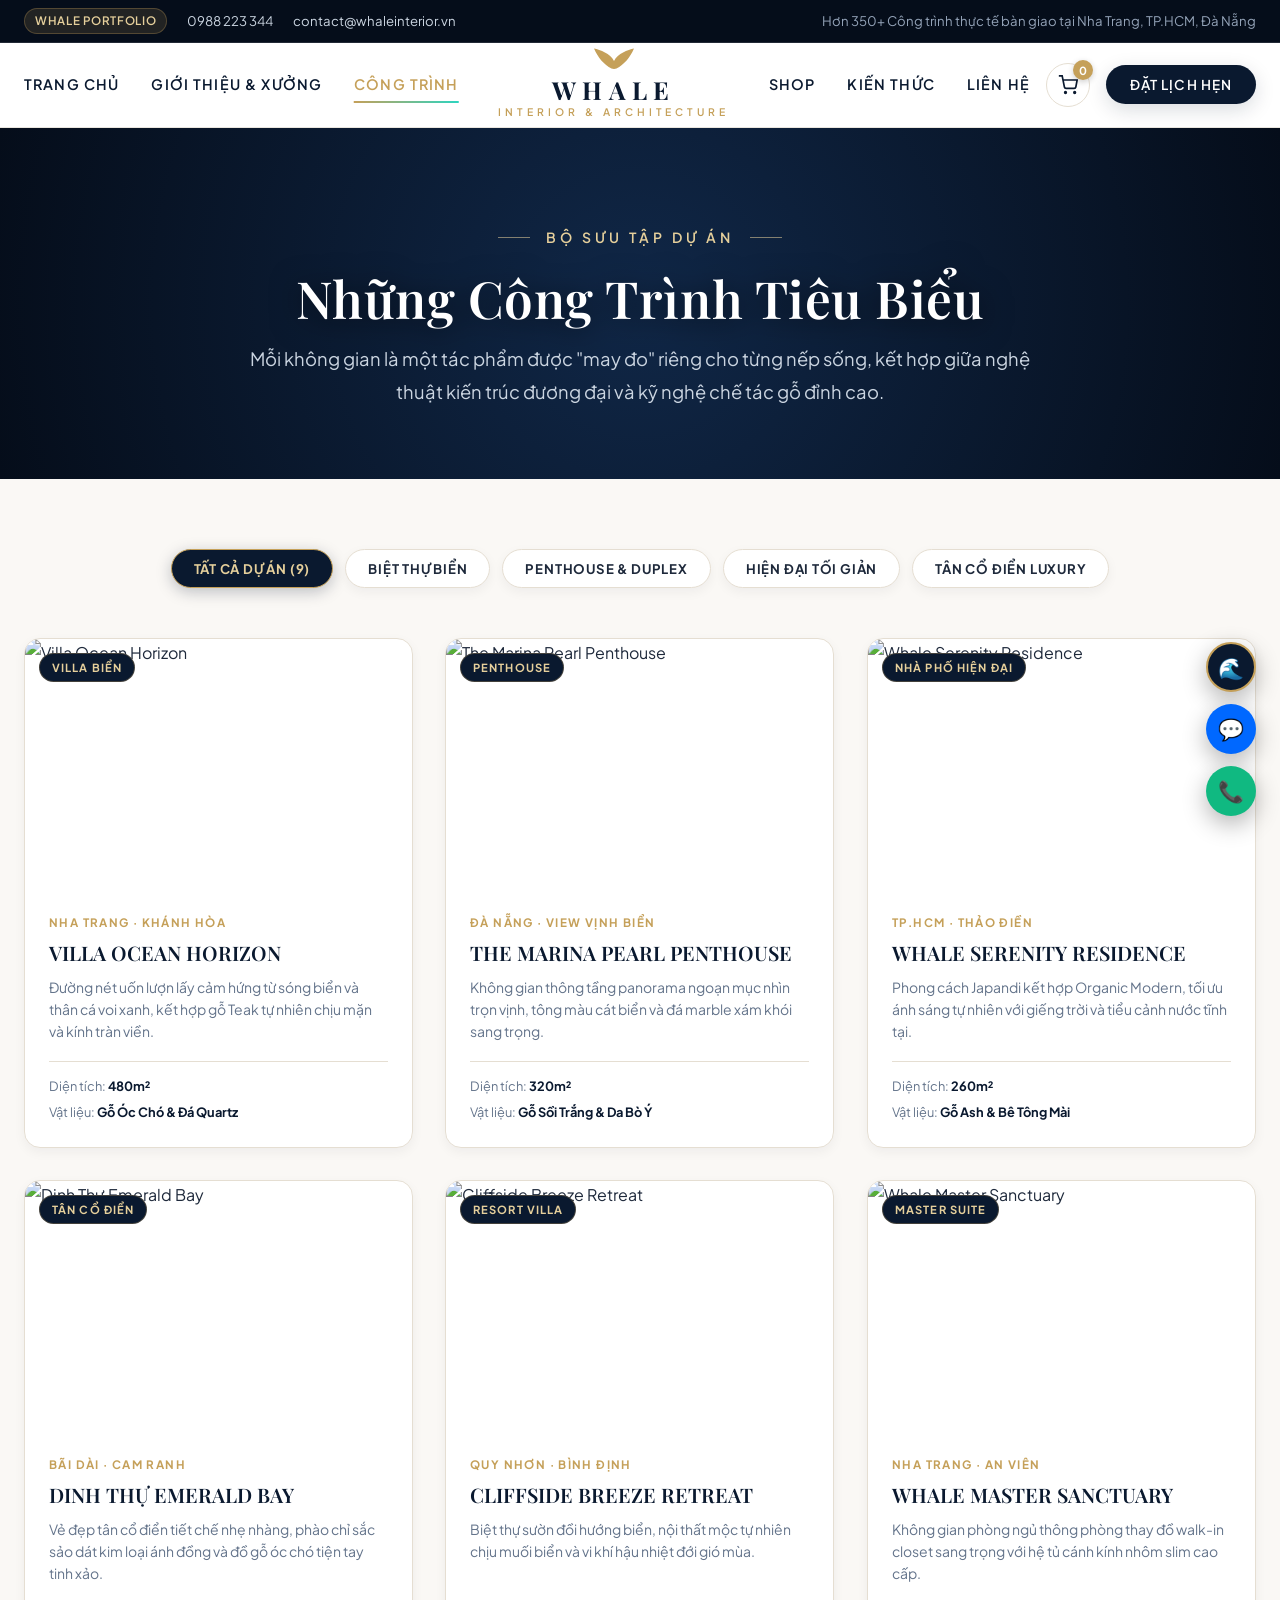
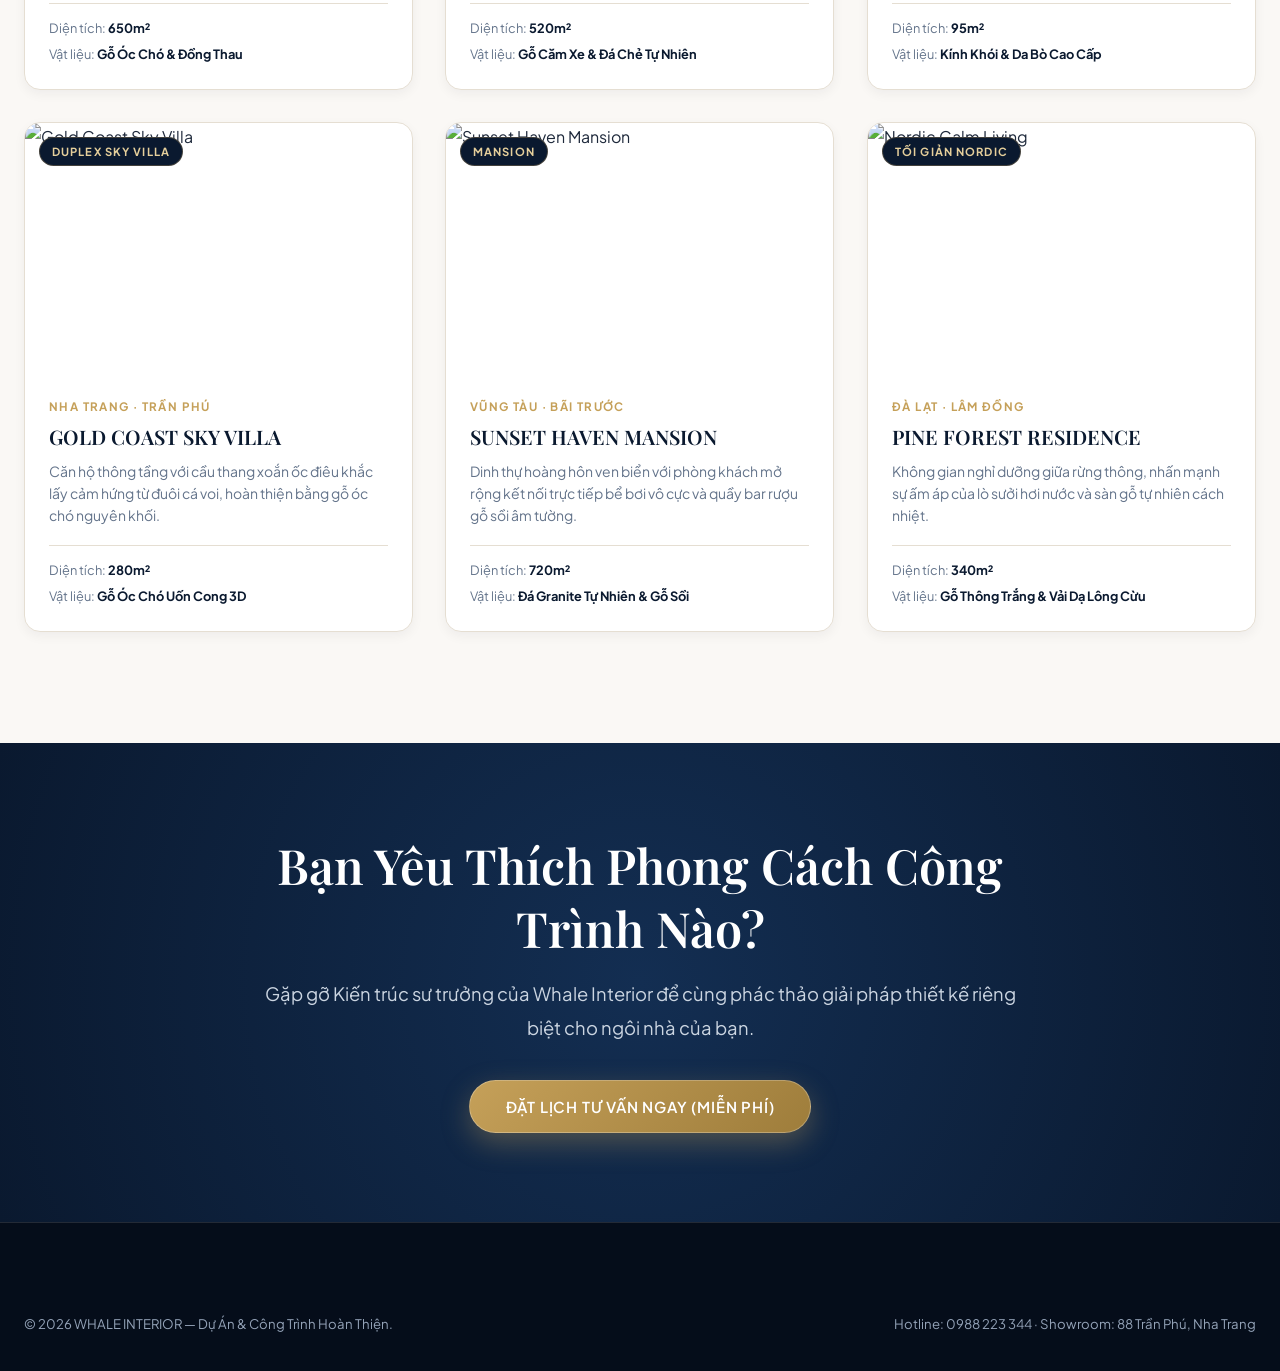
==== commit 1a22ab2c: "Add files via upload" ====
--- a/du-an.html
+++ b/du-an.html
@@ -293,6 +293,40 @@
     <a href="tel:0988223344" class="float-btn float-phone" title="Gọi Hotline">📞</a>
   </div>
 
+  <!-- Mobile Bottom App Bar -->
+  <nav class="mobile-bottom-nav">
+    <a href="index.html" class="mob-nav-item">
+      <span class="mob-nav-icon">
+        <svg width="20" height="20" viewBox="0 0 24 24" fill="none" stroke="currentColor" stroke-width="2"><path d="M3 9l9-7 9 7v11a2 2 0 0 1-2 2H5a2 2 0 0 1-2-2z"/><polyline points="9 22 9 12 15 12 15 22"/></svg>
+      </span>
+      <span>Trang chủ</span>
+    </a>
+    <a href="du-an.html" class="mob-nav-item active">
+      <span class="mob-nav-icon">
+        <svg width="20" height="20" viewBox="0 0 24 24" fill="none" stroke="currentColor" stroke-width="2"><rect x="3" y="3" width="18" height="18" rx="2"/><circle cx="8.5" cy="8.5" r="1.5"/><polyline points="21 15 16 10 5 21"/></svg>
+      </span>
+      <span>Dự án</span>
+    </a>
+    <a href="index.html#roomExplorer" class="mob-nav-item highlight">
+      <span class="mob-nav-icon">
+        <svg width="20" height="20" viewBox="0 0 24 24" fill="none" stroke="currentColor" stroke-width="2"><circle cx="11" cy="11" r="8"/><line x1="21" y1="21" x2="16.65" y2="16.65"/></svg>
+      </span>
+      <span>3D Room</span>
+    </a>
+    <a href="shop.html" class="mob-nav-item">
+      <span class="mob-nav-icon">
+        <svg width="20" height="20" viewBox="0 0 24 24" fill="none" stroke="currentColor" stroke-width="2"><circle cx="9" cy="21" r="1"/><circle cx="20" cy="21" r="1"/><path d="M1 1h4l2.68 13.39a2 2 0 0 0 2 1.61h9.72a2 2 0 0 0 2-1.61L23 6H6"/></svg>
+      </span>
+      <span>Shop</span>
+    </a>
+    <a href="lien-he.html" class="mob-nav-item">
+      <span class="mob-nav-icon">
+        <svg width="20" height="20" viewBox="0 0 24 24" fill="none" stroke="currentColor" stroke-width="2"><path d="M22 16.92v3a2 2 0 0 1-2.18 2 19.79 19.79 0 0 1-8.63-3.07 19.5 19.5 0 0 1-6-6 19.79 19.79 0 0 1-3.07-8.67A2 2 0 0 1 4.11 2h3a2 2 0 0 1 2 1.72 12.84 12.84 0 0 0 .7 2.81 2 2 0 0 1-.45 2.11L8.09 9.91a16 16 0 0 0 6 6l1.27-1.27a2 2 0 0 1 2.11-.45 12.84 12.84 0 0 0 2.81.7A2 2 0 0 1 22 16.92z"/></svg>
+      </span>
+      <span>Liên hệ</span>
+    </a>
+  </nav>
+
   <script src="js/main.js"></script>
 </body>
 </html>
--- a/css/style.css
+++ b/css/style.css
@@ -1,7 +1,7 @@
 /* ==========================================================================
    WHALE INTERIOR - Luxury Ocean Organic & Contemporary Architecture
-   Enhanced Animation System & Signature Brand Identity
-   Inspired by High-End Editorial Studios (Sōl Haus) & Interactive Room Explorers (RoomSketch)
+   Enhanced Animation System & Mobile-First App Experience
+   Inspired by Sōl Haus, RoomSketch, and Mobile App UI
    ========================================================================== */
 
 :root {
@@ -41,7 +41,7 @@
 
 /* Custom Scrollbar */
 ::-webkit-scrollbar {
-  width: 9px;
+  width: 8px;
 }
 ::-webkit-scrollbar-track {
   background: var(--primary-deep);
@@ -64,7 +64,12 @@
 html {
   scroll-behavior: smooth;
   font-size: 16px;
+  -webkit-text-size-adjust: 100%;
   -webkit-font-smoothing: antialiased;
+  -moz-osx-font-smoothing: grayscale;
+  text-rendering: optimizeLegibility;
+  overflow-x: hidden;
+  width: 100%;
 }
 
 body {
@@ -73,11 +78,75 @@
   color: var(--text-main);
   line-height: 1.7;
   overflow-x: hidden;
-  position: relative;
+  width: 100%;
+  position: relative;
+  word-wrap: break-word;
+  overflow-wrap: break-word;
+}
+
+img, video, iframe {
+  max-width: 100%;
+  height: auto;
 }
 
 /* ==========================================================================
-   EDITORIAL TYPOGRAPHY (INSPIRATION: SŌL HAUS)
+   MOBILE APP BOTTOM NAVIGATION BAR (FIXED ON SCREEN <= 768px)
+   ========================================================================== */
+.mobile-bottom-nav {
+  display: none;
+  position: fixed;
+  bottom: 0;
+  left: 0;
+  right: 0;
+  height: 68px;
+  background: rgba(10, 25, 47, 0.96);
+  backdrop-filter: blur(18px);
+  -webkit-backdrop-filter: blur(18px);
+  border-top: 1px solid rgba(197, 160, 89, 0.35);
+  z-index: 9990;
+  padding: 6px 12px 10px;
+  justify-content: space-around;
+  align-items: center;
+  box-shadow: 0 -10px 30px rgba(0, 0, 0, 0.4);
+}
+
+.mob-nav-item {
+  display: flex;
+  flex-direction: column;
+  align-items: center;
+  justify-content: center;
+  color: #94a3b8;
+  font-size: 0.68rem;
+  font-weight: 600;
+  letter-spacing: 0.04em;
+  gap: 3px;
+  transition: var(--transition);
+  padding: 4px 8px;
+  border-radius: 8px;
+  flex: 1;
+}
+
+.mob-nav-icon {
+  font-size: 1.25rem;
+  line-height: 1;
+}
+
+.mob-nav-item.active,
+.mob-nav-item:hover {
+  color: var(--accent-gold-light);
+  transform: translateY(-2px);
+}
+
+.mob-nav-item.highlight {
+  color: #fff;
+  background: linear-gradient(135deg, var(--accent-gold), #8a6c32);
+  border-radius: var(--radius-full);
+  padding: 6px 10px;
+  box-shadow: 0 4px 15px rgba(197, 160, 89, 0.4);
+}
+
+/* ==========================================================================
+   EDITORIAL TYPOGRAPHY (SŌL HAUS)
    ========================================================================== */
 .font-editorial {
   font-family: var(--font-serif);
@@ -224,7 +293,7 @@
 
 .reveal.revealed {
   opacity: 1;
-  transform: translateY(0);
+  transform: none;
 }
 
 .reveal-left {
@@ -235,7 +304,7 @@
 
 .reveal-left.revealed {
   opacity: 1;
-  transform: translateX(0);
+  transform: none;
 }
 
 .reveal-right {
@@ -246,7 +315,7 @@
 
 .reveal-right.revealed {
   opacity: 1;
-  transform: translateX(0);
+  transform: none;
 }
 
 .reveal-scale {
@@ -257,7 +326,7 @@
 
 .reveal-scale.revealed {
   opacity: 1;
-  transform: scale(1);
+  transform: none;
 }
 
 .stagger-1 { transition-delay: 0.1s; }
@@ -265,7 +334,7 @@
 .stagger-3 { transition-delay: 0.3s; }
 .stagger-4 { transition-delay: 0.4s; }
 
-/* Subtle Ocean Watermark */
+/* Watermark */
 .whale-watermark {
   position: absolute;
   right: -5%;
@@ -278,7 +347,7 @@
   transform: rotate(-10deg);
 }
 
-/* Common Layout */
+/* Layout */
 .container {
   width: 100%;
   max-width: 1340px;
@@ -288,19 +357,9 @@
   z-index: 2;
 }
 
-a {
-  text-decoration: none;
-  color: inherit;
-  transition: var(--transition);
-}
-
+a { text-decoration: none; color: inherit; transition: var(--transition); }
 ul { list-style: none; }
-
-img {
-  max-width: 100%;
-  height: auto;
-  display: block;
-}
+img { max-width: 100%; height: auto; display: block; }
 
 button, input, select, textarea {
   font-family: inherit;
@@ -308,53 +367,125 @@
   border: none;
   outline: none;
 }
-
 button { cursor: pointer; background: none; }
 
 .text-gold { color: var(--accent-gold); }
 .text-center { text-align: center; }
 .text-white { color: #fff; }
+
+/* Responsive Grid System */
+.grid-4-col {
+  display: grid;
+  grid-template-columns: repeat(4, 1fr);
+  gap: 24px;
+}
+
+.grid-3-col {
+  display: grid;
+  grid-template-columns: repeat(3, 1fr);
+  gap: 24px;
+}
+
+.grid-2-col {
+  display: grid;
+  grid-template-columns: repeat(2, 1fr);
+  gap: 24px;
+}
+
+.grid-split {
+  display: grid;
+  grid-template-columns: 1.2fr 0.8fr;
+  gap: 40px;
+}
+
+@media (max-width: 1024px) {
+  .grid-4-col { grid-template-columns: repeat(2, 1fr); gap: 20px; }
+  .grid-3-col { grid-template-columns: repeat(2, 1fr); gap: 20px; }
+  .grid-split { grid-template-columns: 1fr; gap: 30px; }
+}
+
+@media (max-width: 768px) {
+  .grid-4-col { grid-template-columns: 1fr 1fr; gap: 14px; }
+  .grid-3-col { grid-template-columns: 1fr; gap: 16px; }
+  .grid-2-col { grid-template-columns: 1fr; gap: 16px; }
+  .grid-split { grid-template-columns: 1fr; gap: 24px; }
+}
+
+@media (max-width: 480px) {
+  .grid-4-col { grid-template-columns: 1fr; gap: 14px; }
+}
 .font-serif { font-family: var(--font-serif); }
 
+/* ==========================================================================
+   PREMIUM ARCHITECTURAL TYPOGRAPHY SYSTEM
+   ========================================================================== */
+
+/* 1. EYEBROW / PHỤ ĐỀ */
 .section-label {
   display: inline-flex;
   align-items: center;
-  gap: 10px;
-  font-size: 0.8rem;
-  letter-spacing: 0.25em;
+  justify-content: center;
+  gap: 16px;
+  font-family: var(--font-sans);
+  font-size: 14px; /* 13px - 15px */
+  font-weight: 600;
   text-transform: uppercase;
-  font-weight: 700;
+  letter-spacing: 4px; /* 3px - 5px */
   color: var(--accent-gold);
-  margin-bottom: 14px;
+  margin-bottom: 28px; /* 25px - 35px to headline */
+  line-height: 1;
 }
 
 .section-label::before,
 .section-label::after {
   content: "";
   display: inline-block;
-  width: 26px;
+  width: 32px;
   height: 1px;
-  background: linear-gradient(90deg, transparent, var(--accent-gold));
-}
-.section-label::after {
-  background: linear-gradient(90deg, var(--accent-gold), transparent);
-}
-
+  background: currentColor;
+  opacity: 0.55;
+  vertical-align: middle;
+}
+
+/* 2. HEADLINES / TIÊU ĐỀ SECTION (H2) */
 .section-title {
   font-family: var(--font-serif);
-  font-size: clamp(2.2rem, 3.8vw, 3.2rem);
-  font-weight: 600;
-  color: var(--primary);
-  line-height: 1.25;
-  margin-bottom: 16px;
-}
-
+  font-size: clamp(42px, 3.8vw, 54px); /* Desktop 42 - 54px */
+  font-weight: 600; /* SemiBold - NOT thin */
+  color: var(--primary); /* Deep architectural navy */
+  line-height: 1.08; /* 0.95 - 1.1 */
+  letter-spacing: 0.01em;
+  margin-bottom: 28px; /* 24px - 32px to description */
+  text-wrap: balance;
+  font-feature-settings: "kern" 1, "liga" 1;
+}
+
+.section-title.text-white {
+  color: #ffffff !important;
+  text-shadow: 0 4px 20px rgba(0, 0, 0, 0.45);
+}
+
+/* 3. DESCRIPTIONS / ĐOẠN MÔ TẢ */
 .section-desc {
-  font-size: 1.05rem;
-  color: var(--text-muted);
-  max-width: 720px;
-  margin: 0 auto 45px;
-  line-height: 1.8;
+  font-family: var(--font-sans);
+  font-size: 20px; /* 20px - 22px on desktop */
+  font-weight: 400;
+  color: #334155; /* High contrast legible slate */
+  max-width: 740px; /* 680px - 760px */
+  margin: 0 auto 36px; /* 32px - 40px to CTA button */
+  line-height: 1.75; /* 1.6 - 1.8 */
+  letter-spacing: -0.01em;
+}
+
+.section-desc.text-light {
+  color: #e2e8f0;
+}
+
+.services-dark-grid .section-desc,
+.philosophy-content .section-desc,
+.text-left .section-desc {
+  margin-left: 0;
+  margin-right: auto;
 }
 
 /* ==========================================================================
@@ -661,75 +792,112 @@
 .hero-badge {
   display: inline-flex;
   align-items: center;
-  gap: 8px;
-  background: rgba(197, 160, 89, 0.15);
-  border: 1px solid rgba(197, 160, 89, 0.4);
+  justify-content: center;
+  gap: 16px;
+  font-family: var(--font-sans);
+  background: rgba(197, 160, 89, 0.12);
+  border: 1px solid rgba(197, 160, 89, 0.45);
   color: var(--accent-gold-light);
   padding: 8px 24px;
   border-radius: var(--radius-full);
-  font-size: 0.8rem;
-  letter-spacing: 0.3em;
+  font-size: 14px; /* 13px - 15px */
+  font-weight: 600;
+  letter-spacing: 4px; /* 3px - 5px */
   text-transform: uppercase;
-  margin-bottom: 26px;
+  margin-bottom: 28px; /* 25px - 35px from headline */
   backdrop-filter: blur(10px);
-  animation: pulseBadge 3s infinite ease-in-out;
-}
-
-@keyframes pulseBadge {
-  0%, 100% { border-color: rgba(197, 160, 89, 0.35); box-shadow: 0 0 15px rgba(197, 160, 89, 0.1); }
-  50% { border-color: rgba(197, 160, 89, 0.7); box-shadow: 0 0 25px rgba(197, 160, 89, 0.25); }
+  line-height: 1;
 }
 
 .hero-title {
   font-family: var(--font-serif);
-  font-size: clamp(2.8rem, 6vw, 4.8rem);
-  font-weight: 500;
-  line-height: 1.15;
-  margin-bottom: 24px;
-  text-shadow: 0 6px 30px rgba(0, 0, 0, 0.6);
+  font-size: clamp(58px, 5.2vw, 72px); /* 58px - 72px desktop */
+  font-weight: 600; /* SemiBold - NOT thin */
+  line-height: 1.02; /* 0.95 - 1.1 */
+  margin-bottom: 28px; /* 24px - 32px to description */
+  color: #ffffff; /* High contrast pure white */
+  text-shadow: 0 4px 30px rgba(0, 0, 0, 0.7);
+  letter-spacing: 0.01em;
+  text-wrap: balance;
+  font-feature-settings: "kern" 1, "liga" 1;
+}
+
+.hero-desc {
+  font-family: var(--font-sans);
+  font-size: 21px; /* 20px - 22px on desktop */
+  font-weight: 400;
+  color: #f1f5f9; /* High contrast bright white-slate */
+  max-width: 740px; /* 680px - 760px */
+  margin: 0 auto 36px; /* 32px - 40px to CTA button */
+  line-height: 1.72; /* 1.6 - 1.8 */
   letter-spacing: -0.01em;
 }
 
-.hero-desc {
-  font-size: clamp(1.05rem, 2vw, 1.3rem);
-  color: #e2e8f0;
-  max-width: 780px;
-  margin: 0 auto 40px;
-  line-height: 1.8;
-  font-weight: 300;
-}
-
 .hero-actions {
   display: flex;
   align-items: center;
   justify-content: center;
-  gap: 20px;
+  gap: 18px;
   flex-wrap: wrap;
-  margin-bottom: 45px;
+  margin-bottom: 40px;
 }
 
 .btn-primary {
   display: inline-flex;
   align-items: center;
+  justify-content: center;
   gap: 12px;
-  background: var(--accent-gold);
+  font-family: var(--font-sans);
+  font-weight: 600;
+  font-size: 15px; /* 14px - 16px */
+  letter-spacing: 0.8px; /* 0.5px - 1px */
+  text-transform: uppercase;
   color: #fff;
-  padding: 16px 38px;
+  background: linear-gradient(135deg, var(--accent-gold), #9e7d3b);
+  border: 1px solid rgba(255, 255, 255, 0.25);
+  padding: 16px 36px;
   border-radius: var(--radius-full);
+  box-shadow: 0 10px 28px rgba(197, 160, 89, 0.35);
+  transition: var(--transition);
+  cursor: pointer;
+  white-space: nowrap;
+  position: relative;
+  overflow: hidden;
+}
+
+.btn-primary:hover {
+  background: linear-gradient(135deg, var(--accent-gold-light), var(--accent-gold));
+  color: #071527;
+  transform: translateY(-2px);
+  box-shadow: 0 14px 34px rgba(197, 160, 89, 0.5);
+}
+
+.btn-secondary {
+  display: inline-flex;
+  align-items: center;
+  justify-content: center;
+  gap: 12px;
+  font-family: var(--font-sans);
   font-weight: 600;
-  font-size: 0.95rem;
-  letter-spacing: 0.08em;
+  font-size: 15px; /* 14px - 16px */
+  letter-spacing: 0.8px;
+  text-transform: uppercase;
+  background: rgba(255, 255, 255, 0.08);
+  color: #fff;
+  padding: 16px 34px;
+  border-radius: var(--radius-full);
+  border: 1px solid rgba(255, 255, 255, 0.25);
+  backdrop-filter: blur(10px);
   transition: var(--transition);
-  box-shadow: 0 10px 30px rgba(197, 160, 89, 0.4);
-  position: relative;
-  overflow: hidden;
-}
-
-.btn-primary:hover {
-  background: var(--accent-gold-light);
-  color: var(--primary-deep);
-  transform: translateY(-4px) scale(1.02);
-  box-shadow: 0 15px 40px rgba(197, 160, 89, 0.55);
+  cursor: pointer;
+  white-space: nowrap;
+}
+
+.btn-secondary:hover {
+  background: #fff;
+  color: var(--primary);
+  border-color: #fff;
+  transform: translateY(-2px);
 }
 
 .btn-secondary {
@@ -738,7 +906,7 @@
   gap: 12px;
   background: rgba(255, 255, 255, 0.08);
   color: #fff;
-  padding: 16px 34px;
+  padding: 15px 32px;
   border-radius: var(--radius-full);
   font-weight: 600;
   font-size: 0.95rem;
@@ -849,7 +1017,7 @@
 }
 
 /* ==========================================================================
-   INTERACTIVE ROOM EXPLORER & SHOPPABLE HOTSPOTS (INSPIRATION: ROOMSKETCH)
+   INTERACTIVE ROOM EXPLORER & SHOPPABLE HOTSPOTS (ROOMSKETCH)
    ========================================================================== */
 .room-explorer-section {
   padding: 100px 0;
@@ -1073,7 +1241,7 @@
 }
 
 /* ==========================================================================
-   PORTFOLIO EDITORIAL CAROUSEL (INSPIRATION: SŌL HAUS)
+   PORTFOLIO EDITORIAL CAROUSEL (SŌL HAUS)
    ========================================================================== */
 .portfolio-editorial-section {
   padding: 100px 0;
@@ -1195,7 +1363,7 @@
 }
 
 /* ==========================================================================
-   DARK WOOD SERVICES SECTION (INSPIRATION: SŌL HAUS)
+   DARK WOOD SERVICES SECTION (SŌL HAUS)
    ========================================================================== */
 .services-dark-section {
   padding: 110px 0;
@@ -1501,360 +1669,6 @@
 }
 
 /* ==========================================================================
-   PROJECTS SHOWCASE (3D TILT HOVER & FILTERING)
-   ========================================================================== */
-.projects-section {
-  padding: 100px 0;
-  background: var(--bg-cream);
-  position: relative;
-}
-
-.filter-nav {
-  display: flex;
-  justify-content: center;
-  gap: 14px;
-  margin-bottom: 50px;
-  flex-wrap: wrap;
-}
-
-.filter-btn {
-  padding: 10px 24px;
-  border-radius: var(--radius-full);
-  border: 1px solid var(--border-color);
-  background: #fff;
-  color: var(--text-muted);
-  font-size: 0.875rem;
-  font-weight: 600;
-  transition: var(--transition);
-  box-shadow: var(--shadow-sm);
-}
-
-.filter-btn:hover,
-.filter-btn.active {
-  background: var(--primary);
-  color: #fff;
-  border-color: var(--primary);
-  box-shadow: 0 6px 20px rgba(10, 25, 47, 0.2);
-  transform: translateY(-2px);
-}
-
-.projects-grid {
-  display: grid;
-  grid-template-columns: repeat(3, 1fr);
-  gap: 32px;
-}
-
-.project-card {
-  position: relative;
-  border-radius: var(--radius-md);
-  overflow: hidden;
-  background: #fff;
-  box-shadow: var(--shadow-sm);
-  transition: transform 0.5s var(--ease-out-expo), box-shadow 0.5s var(--ease-out-expo);
-  display: flex;
-  flex-direction: column;
-  border: 1px solid var(--border-color);
-}
-
-.project-card:hover {
-  transform: translateY(-10px);
-  box-shadow: var(--shadow-lg);
-  border-color: rgba(197, 160, 89, 0.4);
-}
-
-.project-thumb {
-  position: relative;
-  height: 330px;
-  overflow: hidden;
-}
-
-.project-thumb img {
-  width: 100%;
-  height: 100%;
-  object-fit: cover;
-  transition: transform 0.9s var(--ease-out-expo);
-}
-
-.project-card:hover .project-thumb img {
-  transform: scale(1.09);
-}
-
-.project-badge {
-  position: absolute;
-  top: 18px;
-  left: 18px;
-  background: rgba(10, 25, 47, 0.85);
-  backdrop-filter: blur(10px);
-  color: var(--accent-gold-light);
-  font-size: 0.725rem;
-  font-weight: 700;
-  padding: 5px 14px;
-  border-radius: var(--radius-full);
-  letter-spacing: 0.08em;
-  text-transform: uppercase;
-  border: 1px solid rgba(197, 160, 89, 0.3);
-}
-
-.project-overlay-btn {
-  position: absolute;
-  inset: 0;
-  background: rgba(10, 25, 47, 0.45);
-  display: flex;
-  align-items: center;
-  justify-content: center;
-  opacity: 0;
-  transition: opacity 0.4s ease;
-}
-
-.project-card:hover .project-overlay-btn {
-  opacity: 1;
-}
-
-.btn-view-proj {
-  background: #fff;
-  color: var(--primary);
-  width: 52px;
-  height: 52px;
-  border-radius: 50%;
-  display: flex;
-  align-items: center;
-  justify-content: center;
-  font-size: 1.2rem;
-  box-shadow: 0 10px 25px rgba(0, 0, 0, 0.3);
-  transition: var(--transition);
-}
-
-.btn-view-proj:hover {
-  background: var(--accent-gold);
-  color: #fff;
-  transform: scale(1.15) rotate(45deg);
-}
-
-.project-info {
-  padding: 26px;
-  flex-grow: 1;
-  display: flex;
-  flex-direction: column;
-}
-
-.project-loc {
-  font-size: 0.75rem;
-  font-weight: 700;
-  letter-spacing: 0.18em;
-  color: var(--accent-gold);
-  text-transform: uppercase;
-  margin-bottom: 8px;
-}
-
-.project-name {
-  font-family: var(--font-serif);
-  font-size: 1.4rem;
-  font-weight: 600;
-  color: var(--primary);
-  margin-bottom: 10px;
-  line-height: 1.3;
-}
-
-.project-desc {
-  font-size: 0.925rem;
-  color: var(--text-muted);
-  line-height: 1.65;
-  margin-bottom: 18px;
-}
-
-.project-meta {
-  margin-top: auto;
-  display: flex;
-  justify-content: space-between;
-  border-top: 1px solid var(--border-color);
-  padding-top: 16px;
-  font-size: 0.825rem;
-  color: var(--text-light);
-}
-
-.project-meta strong {
-  color: var(--text-main);
-}
-
-/* ==========================================================================
-   4-STEP PROCESS
-   ========================================================================== */
-.process-section {
-  padding: 100px 0;
-  background: var(--bg-subtle);
-}
-
-.process-grid {
-  display: grid;
-  grid-template-columns: repeat(4, 1fr);
-  gap: 26px;
-}
-
-.process-card {
-  padding: 36px 26px;
-  background: #fff;
-  border-radius: var(--radius-md);
-  border: 1px solid var(--border-color);
-  position: relative;
-  transition: var(--transition);
-}
-
-.process-card:hover {
-  transform: translateY(-8px);
-  box-shadow: var(--shadow-md);
-  border-color: var(--accent-gold);
-}
-
-.process-step-num {
-  font-family: var(--font-serif);
-  font-size: 2.6rem;
-  font-weight: 700;
-  color: var(--accent-gold);
-  opacity: 0.45;
-  margin-bottom: 16px;
-  line-height: 1;
-}
-
-.process-title {
-  font-size: 1.2rem;
-  font-weight: 700;
-  color: var(--primary);
-  margin-bottom: 12px;
-}
-
-.process-desc {
-  font-size: 0.9rem;
-  color: var(--text-muted);
-  line-height: 1.65;
-}
-
-/* ==========================================================================
-   SHOP PREVIEW & PRODUCT CARDS
-   ========================================================================== */
-.shop-section {
-  padding: 100px 0;
-  background: #fff;
-}
-
-.products-grid {
-  display: grid;
-  grid-template-columns: repeat(4, 1fr);
-  gap: 28px;
-}
-
-.product-card {
-  background: #fff;
-  border-radius: var(--radius-md);
-  overflow: hidden;
-  box-shadow: var(--shadow-sm);
-  transition: transform 0.5s var(--ease-out-expo), box-shadow 0.5s var(--ease-out-expo);
-  display: flex;
-  flex-direction: column;
-  border: 1px solid var(--border-color);
-}
-
-.product-card:hover {
-  transform: translateY(-8px);
-  box-shadow: var(--shadow-lg);
-  border-color: rgba(197, 160, 89, 0.4);
-}
-
-.product-thumb {
-  position: relative;
-  height: 250px;
-  background: #f8fafc;
-  overflow: hidden;
-}
-
-.product-thumb img {
-  width: 100%;
-  height: 100%;
-  object-fit: cover;
-  transition: transform 0.8s var(--ease-out-expo);
-}
-
-.product-card:hover .product-thumb img {
-  transform: scale(1.08);
-}
-
-.product-tag {
-  position: absolute;
-  top: 14px;
-  left: 14px;
-  background: var(--primary);
-  color: var(--accent-gold-light);
-  font-size: 0.7rem;
-  font-weight: 700;
-  padding: 4px 12px;
-  border-radius: var(--radius-full);
-  letter-spacing: 0.05em;
-  border: 1px solid rgba(197, 160, 89, 0.3);
-}
-
-.product-details {
-  padding: 22px;
-  flex-grow: 1;
-  display: flex;
-  flex-direction: column;
-}
-
-.product-category {
-  font-size: 0.75rem;
-  text-transform: uppercase;
-  color: var(--text-light);
-  letter-spacing: 0.08em;
-  margin-bottom: 4px;
-}
-
-.product-title {
-  font-family: var(--font-serif);
-  font-size: 1.15rem;
-  font-weight: 600;
-  color: var(--primary);
-  margin-bottom: 8px;
-}
-
-.product-material {
-  font-size: 0.825rem;
-  color: var(--text-muted);
-  margin-bottom: 14px;
-}
-
-.product-footer {
-  margin-top: auto;
-  display: flex;
-  align-items: center;
-  justify-content: space-between;
-  padding-top: 14px;
-  border-top: 1px solid var(--border-color);
-}
-
-.product-price {
-  font-weight: 700;
-  color: var(--accent-gold-dark);
-  font-size: 1.1rem;
-}
-
-.btn-add-cart {
-  background: rgba(10, 25, 47, 0.08);
-  color: var(--primary);
-  width: 40px;
-  height: 40px;
-  border-radius: 50%;
-  display: flex;
-  align-items: center;
-  justify-content: center;
-  font-size: 1.2rem;
-  transition: var(--transition);
-}
-
-.btn-add-cart:hover {
-  background: var(--primary);
-  color: #fff;
-  transform: scale(1.1);
-}
-
-/* ==========================================================================
    INTERACTIVE COST CALCULATOR (ABYSSAL GLOW THEME)
    ========================================================================== */
 .calculator-section {
@@ -1957,6 +1771,150 @@
   color: #94a3b8;
   margin-bottom: 26px;
   line-height: 1.6;
+}
+
+/* ==========================================================================
+   PORTFOLIO PROJECTS GRID & FILTER TABS (DU-AN.HTML)
+   ========================================================================== */
+.projects-section {
+  padding: 80px 0 120px;
+  background: var(--bg-cream);
+}
+
+.filter-nav {
+  display: flex;
+  align-items: center;
+  justify-content: center;
+  gap: 12px;
+  margin-bottom: 50px;
+  flex-wrap: wrap;
+}
+
+.filter-btn {
+  padding: 10px 22px;
+  border-radius: var(--radius-full);
+  background: #fff;
+  border: 1px solid var(--border-color);
+  font-size: 0.825rem;
+  font-weight: 700;
+  letter-spacing: 0.06em;
+  color: var(--text-main);
+  cursor: pointer;
+  transition: var(--transition);
+  box-shadow: var(--shadow-sm);
+}
+
+.filter-btn:hover {
+  background: var(--bg-subtle);
+  border-color: var(--accent-gold);
+}
+
+.filter-btn.active {
+  background: var(--primary);
+  color: var(--accent-gold-light);
+  border-color: var(--accent-gold);
+  box-shadow: 0 4px 15px rgba(10, 25, 47, 0.25);
+}
+
+.projects-grid {
+  display: grid;
+  grid-template-columns: repeat(3, 1fr);
+  gap: 32px;
+}
+
+.project-card {
+  background: #fff;
+  border-radius: var(--radius-md);
+  overflow: hidden;
+  border: 1px solid var(--border-color);
+  box-shadow: var(--shadow-sm);
+  transition: transform 0.5s var(--ease-out-expo), box-shadow 0.5s var(--ease-out-expo);
+  display: flex;
+  flex-direction: column;
+}
+
+.project-card:hover {
+  transform: translateY(-8px);
+  box-shadow: var(--shadow-lg);
+  border-color: rgba(197, 160, 89, 0.4);
+}
+
+.project-thumb {
+  position: relative;
+  height: 250px;
+  overflow: hidden;
+}
+
+.project-thumb img {
+  width: 100%;
+  height: 100%;
+  object-fit: cover;
+  transition: transform 0.8s var(--ease-out-expo);
+}
+
+.project-card:hover .project-thumb img {
+  transform: scale(1.06);
+}
+
+.project-badge {
+  position: absolute;
+  top: 14px;
+  left: 14px;
+  background: var(--primary);
+  color: var(--accent-gold-light);
+  font-size: 0.7rem;
+  font-weight: 700;
+  letter-spacing: 0.1em;
+  padding: 4px 12px;
+  border-radius: var(--radius-full);
+  border: 1px solid rgba(197, 160, 89, 0.3);
+}
+
+.project-info {
+  padding: 24px;
+  display: flex;
+  flex-direction: column;
+  flex-grow: 1;
+}
+
+.project-loc {
+  font-size: 0.725rem;
+  letter-spacing: 0.12em;
+  color: var(--accent-gold);
+  font-weight: 700;
+  text-transform: uppercase;
+  margin-bottom: 6px;
+}
+
+.project-name {
+  font-family: var(--font-serif);
+  font-size: 1.25rem;
+  color: var(--primary);
+  margin-bottom: 10px;
+  line-height: 1.35;
+  font-weight: 600;
+}
+
+.project-desc {
+  font-size: 0.875rem;
+  color: var(--text-muted);
+  line-height: 1.6;
+  margin-bottom: 18px;
+}
+
+.project-meta {
+  margin-top: auto;
+  border-top: 1px solid var(--border-color);
+  padding-top: 14px;
+  display: flex;
+  flex-direction: column;
+  gap: 4px;
+  font-size: 0.8rem;
+  color: var(--text-muted);
+}
+
+.project-meta strong {
+  color: var(--primary);
 }
 
 /* ==========================================================================
@@ -2065,6 +2023,125 @@
 }
 
 /* ==========================================================================
+   SHOP PRODUCTS GRID & CARDS
+   ========================================================================== */
+.shop-grid {
+  display: grid;
+  grid-template-columns: repeat(4, 1fr);
+  gap: 30px;
+}
+
+.product-card {
+  background: #fff;
+  border-radius: var(--radius-md);
+  overflow: hidden;
+  border: 1px solid var(--border-color);
+  box-shadow: var(--shadow-sm);
+  transition: var(--transition);
+  display: flex;
+  flex-direction: column;
+}
+
+.product-card:hover {
+  transform: translateY(-6px);
+  box-shadow: var(--shadow-md);
+  border-color: var(--accent-gold);
+}
+
+.product-thumb {
+  position: relative;
+  overflow: hidden;
+}
+
+.product-thumb img {
+  width: 100%;
+  height: 220px;
+  object-fit: cover;
+  transition: transform 0.6s ease;
+}
+
+.product-card:hover .product-thumb img {
+  transform: scale(1.05);
+}
+
+.product-tag {
+  position: absolute;
+  top: 12px;
+  left: 12px;
+  background: var(--primary);
+  color: var(--accent-gold-light);
+  font-size: 0.7rem;
+  font-weight: 700;
+  letter-spacing: 0.1em;
+  padding: 4px 10px;
+  border-radius: var(--radius-full);
+}
+
+.product-details {
+  padding: 20px;
+  display: flex;
+  flex-direction: column;
+  flex-grow: 1;
+}
+
+.product-category {
+  font-size: 0.725rem;
+  letter-spacing: 0.1em;
+  color: var(--accent-gold);
+  font-weight: 700;
+  text-transform: uppercase;
+  margin-bottom: 4px;
+}
+
+.product-title {
+  font-family: var(--font-serif);
+  font-size: 1.1rem;
+  color: var(--primary);
+  margin-bottom: 6px;
+  font-weight: 600;
+}
+
+.product-material {
+  font-size: 0.8rem;
+  color: var(--text-muted);
+  margin-bottom: 14px;
+  line-height: 1.4;
+}
+
+.product-footer {
+  margin-top: auto;
+  display: flex;
+  align-items: center;
+  justify-content: space-between;
+  border-top: 1px solid var(--border-color);
+  padding-top: 12px;
+}
+
+.product-price {
+  font-size: 1.1rem;
+  font-weight: 700;
+  color: var(--primary);
+}
+
+.btn-add-cart {
+  width: 36px;
+  height: 36px;
+  border-radius: 50%;
+  background: var(--primary);
+  color: #fff;
+  display: flex;
+  align-items: center;
+  justify-content: center;
+  font-size: 1.2rem;
+  font-weight: 700;
+  transition: var(--transition);
+}
+
+.btn-add-cart:hover {
+  background: var(--accent-gold);
+}
+
+/* ==========================================================================
    CTA BANNER & FOOTER
    ========================================================================== */
 .cta-banner {
@@ -2179,30 +2256,30 @@
    ========================================================================== */
 .floating-contact {
   position: fixed;
-  bottom: 30px;
-  right: 30px;
+  bottom: 84px; /* clearance for mobile bottom bar */
+  right: 24px;
   display: flex;
   flex-direction: column;
-  gap: 14px;
+  gap: 12px;
   z-index: 999;
 }
 
 .float-btn {
-  width: 54px;
-  height: 54px;
+  width: 50px;
+  height: 50px;
   border-radius: 50%;
   display: flex;
   align-items: center;
   justify-content: center;
   color: #fff;
-  font-size: 1.4rem;
-  box-shadow: 0 10px 28px rgba(0, 0, 0, 0.3);
+  font-size: 1.3rem;
+  box-shadow: 0 8px 24px rgba(0, 0, 0, 0.3);
   transition: var(--transition);
   position: relative;
 }
 
 .float-btn:hover {
-  transform: scale(1.14);
+  transform: scale(1.12);
 }
 
 .float-audio {
@@ -2377,6 +2454,152 @@
 .modal-close:hover {
   background: var(--primary);
   color: #fff;
+}
+
+/* ==========================================================================
+   MOBILE HOTSPOT BOTTOM SHEET MODAL (SAFE FROM CSS TRANSFORM SQUISHING)
+   ========================================================================== */
+.mobile-hotspot-sheet {
+  position: fixed;
+  inset: 0;
+  z-index: 9998;
+  pointer-events: none;
+  visibility: hidden;
+  transition: visibility 0.3s ease;
+}
+
+.mobile-hotspot-sheet.active {
+  pointer-events: auto;
+  visibility: visible;
+}
+
+.mob-hotspot-backdrop {
+  position: absolute;
+  inset: 0;
+  background: rgba(10, 25, 47, 0.65);
+  backdrop-filter: blur(4px);
+  -webkit-backdrop-filter: blur(4px);
+  opacity: 0;
+  transition: opacity 0.3s ease;
+}
+
+.mobile-hotspot-sheet.active .mob-hotspot-backdrop {
+  opacity: 1;
+}
+
+.mob-hotspot-content {
+  position: absolute;
+  bottom: 76px; /* Above mobile bottom nav */
+  left: 12px;
+  right: 12px;
+  background: #ffffff;
+  border-radius: var(--radius-md);
+  padding: 16px;
+  box-shadow: 0 20px 50px rgba(0, 0, 0, 0.45);
+  border: 1px solid var(--border-color);
+  transform: translateY(120%);
+  transition: transform 0.35s var(--ease-out-expo);
+  z-index: 2;
+}
+
+.mobile-hotspot-sheet.active .mob-hotspot-content {
+  transform: translateY(0);
+}
+
+.mob-hotspot-close {
+  position: absolute;
+  top: 8px;
+  right: 10px;
+  width: 32px;
+  height: 32px;
+  border-radius: 50%;
+  background: rgba(0, 0, 0, 0.06);
+  border: none;
+  font-size: 1.4rem;
+  line-height: 1;
+  color: #64748b;
+  display: flex;
+  align-items: center;
+  justify-content: center;
+  cursor: pointer;
+  transition: var(--transition);
+}
+
+.mob-hotspot-close:hover {
+  background: var(--primary);
+  color: #fff;
+}
+
+.mob-hotspot-body {
+  display: flex;
+  gap: 14px;
+  align-items: center;
+}
+
+.mob-hotspot-thumb {
+  width: 84px;
+  height: 84px;
+  border-radius: var(--radius-sm);
+  object-fit: cover;
+  flex-shrink: 0;
+  box-shadow: 0 4px 12px rgba(0, 0, 0, 0.1);
+}
+
+.mob-hotspot-info {
+  flex: 1;
+  min-width: 0;
+}
+
+.mob-hotspot-badge {
+  font-size: 0.65rem;
+  font-weight: 700;
+  color: var(--accent-gold);
+  letter-spacing: 0.08em;
+  text-transform: uppercase;
+  margin-bottom: 2px;
+}
+
+.mob-hotspot-title {
+  font-family: var(--font-serif);
+  font-size: 1.05rem;
+  font-weight: 600;
+  color: var(--primary);
+  margin-bottom: 2px;
+  white-space: nowrap;
+  overflow: hidden;
+  text-overflow: ellipsis;
+  line-height: 1.25;
+}
+
+.mob-hotspot-material {
+  font-size: 0.78rem;
+  color: var(--text-muted);
+  margin-bottom: 8px;
+  white-space: nowrap;
+  overflow: hidden;
+  text-overflow: ellipsis;
+}
+
+.mob-hotspot-footer {
+  display: flex;
+  align-items: center;
+  justify-content: space-between;
+  gap: 8px;
+}
+
+.mob-hotspot-price {
+  font-size: 0.95rem;
+  font-weight: 700;
+  color: var(--primary);
+}
+
+.mob-hotspot-btn-add {
+  padding: 8px 16px !important;
+  font-size: 0.75rem !important;
+  letter-spacing: 0.04em !important;
+  border-radius: var(--radius-full);
+  white-space: nowrap;
+  flex-shrink: 0;
 }
 
 /* Toast */
@@ -2401,32 +2624,398 @@
 }
 
 /* ==========================================================================
-   RESPONSIVE QUERIES
+   RESPONSIVE DESIGN (MOBILE-FIRST POLISH & LAYOUT PROTECTION)
    ========================================================================== */
 @media (max-width: 1024px) {
   .nav-links { display: none; }
   .nav-toggle { display: flex; }
-  .projects-grid, .blog-grid { grid-template-columns: repeat(2, 1fr); }
-  .products-grid { grid-template-columns: repeat(2, 1fr); }
-  .process-grid { grid-template-columns: repeat(2, 1fr); }
-  .metrics-grid { grid-template-columns: repeat(2, 1fr); gap: 20px; }
-  .footer-grid { grid-template-columns: 1fr 1fr; }
-  .editorial-slider-wrap { grid-template-columns: 1fr; gap: 30px; }
-  .services-dark-grid { grid-template-columns: 1fr; }
+  .projects-grid, .blog-grid { grid-template-columns: repeat(2, 1fr); gap: 24px; }
+  .editorial-slider-wrap { grid-template-columns: 1fr; gap: 30px; padding: 32px; }
+  .editorial-slide-img { height: 380px; }
+  .services-dark-grid { grid-template-columns: 1fr; gap: 40px; }
+
+  /* Tablet Typography Hierarchy */
+  .hero-title {
+    font-size: clamp(46px, 5.2vw, 58px); /* Tablet 46px - 58px */
+    line-height: 1.05; /* 0.95 - 1.1 */
+    margin-bottom: 26px; /* 24px - 32px */
+  }
+  .section-title {
+    font-size: clamp(34px, 4vw, 44px); /* Tablet 34px - 44px */
+    line-height: 1.1; /* 0.95 - 1.1 */
+    margin-bottom: 26px; /* 24px - 32px */
+  }
+  .section-desc,
+  .hero-desc {
+    font-size: 18px; /* Readable tablet size */
+    line-height: 1.68; /* 1.6 - 1.8 */
+    margin-bottom: 34px; /* 32px - 40px */
+    max-width: 680px;
+  }
+  .section-label,
+  .hero-badge {
+    font-size: 13.5px; /* 13px - 15px */
+    letter-spacing: 3.5px; /* 3px - 5px */
+    margin-bottom: 26px; /* 25px - 35px */
+  }
 }
 
 @media (max-width: 768px) {
-  .philosophy-grid { grid-template-columns: 1fr; }
-  .calculator-grid { grid-template-columns: 1fr; }
-  .projects-grid, .blog-grid, .products-grid, .process-grid { grid-template-columns: 1fr; }
-  .features-list { grid-template-columns: 1fr; }
-  .footer-grid { grid-template-columns: 1fr; }
+  /* Prevent horizontal scroll entirely */
+  html, body {
+    overflow-x: hidden !important;
+    width: 100% !important;
+    position: relative;
+  }
+
+  /* Hide Desktop Device Switcher Bar & Phantom Watermark on Mobile */
+  .device-switcher-bar { display: none !important; }
+  .whale-watermark { display: none !important; }
+
+  /* Mobile App Bottom Navigation Bar */
+  .mobile-bottom-nav { display: flex; }
+  body { padding-bottom: 76px; } /* clearance for bottom bar */
+  
+  /* Topbar & Header */
+  .topbar { display: none; }
+  .header-wrap { height: 64px; padding: 0 16px; }
+  .brand-title { font-size: 1.25rem; letter-spacing: 0.1em; }
+  .brand-sub { font-size: 0.525rem; letter-spacing: 0.15em; }
+  .btn-header-cta { display: none; }
+  
+  /* Containers & Padding */
+  .container { padding: 0 16px; }
+
+  /* Hero Section Typography & Layout */
+  .hero { min-height: 88vh; }
+  .hero-content { padding: 50px 14px 40px; }
+  .hero-badge {
+    font-size: 13px; /* 13px - 15px */
+    letter-spacing: 3px; /* 3px - 5px */
+    padding: 7px 18px;
+    margin-bottom: 25px; /* 25px - 35px */
+    display: inline-flex;
+    align-items: center;
+    gap: 12px;
+  }
+  .hero-title {
+    font-size: clamp(36px, 8.5vw, 44px); /* Mobile 36px - 44px */
+    line-height: 1.08; /* 0.95 - 1.1 */
+    margin-bottom: 25px; /* 24px - 32px */
+    word-break: break-word;
+    text-wrap: balance;
+  }
+  .hero-desc {
+    font-size: clamp(16px, 4.2vw, 18px); /* Mobile 16px - 18px */
+    line-height: 1.6; /* 1.6 */
+    margin-bottom: 34px; /* 32px - 40px */
+    padding: 0;
+    max-width: 100%;
+  }
+  .hero-actions {
+    flex-direction: column;
+    width: 100%;
+    gap: 12px;
+    margin-bottom: 30px;
+  }
+  .hero-actions a,
+  .hero-actions button {
+    width: 100%;
+    justify-content: center;
+    padding: 15px 24px;
+    font-size: 15px; /* 14px - 16px */
+    letter-spacing: 0.8px;
+    font-weight: 600;
+  }
+  .hero-tags {
+    gap: 8px 14px;
+    font-size: 0.725rem;
+    justify-content: center;
+  }
+  
+  /* Metrics Strip */
+  .metrics-strip { padding: 22px 0; margin-top: -24px; }
+  .metrics-grid { grid-template-columns: 1fr 1fr; gap: 16px; }
+  .metric-item {
+    border-right: none;
+    border-bottom: 1px solid var(--border-color);
+    padding-bottom: 14px;
+  }
+  .metric-item:nth-child(3),
+  .metric-item:nth-child(4) {
+    border-bottom: none;
+  }
+  .metric-num {
+    font-size: clamp(1.75rem, 6.5vw, 2.2rem);
+  }
+  .metric-label { font-size: 0.725rem; }
+  
+  /* Section Headers Typography Hierarchy on Mobile */
+  .section-label {
+    font-size: 13px; /* 13px - 15px */
+    letter-spacing: 3px; /* 3px - 5px */
+    margin-bottom: 25px; /* 25px - 35px */
+    gap: 12px;
+  }
+  .section-label::before,
+  .section-label::after {
+    width: 20px;
+  }
+  .section-title {
+    font-size: clamp(28px, 6.8vw, 36px); /* Mobile section headline */
+    line-height: 1.12; /* 0.95 - 1.1 */
+    margin-bottom: 25px; /* 24px - 32px */
+    word-break: break-word;
+    text-wrap: balance;
+  }
+  .section-desc {
+    font-size: clamp(16px, 4.2vw, 18px); /* Mobile 16px - 18px */
+    line-height: 1.6; /* 1.6 */
+    margin-bottom: 34px; /* 32px - 40px */
+    padding: 0;
+    max-width: 100%;
+  }
+
+  /* Room Explorer */
+  .room-explorer-section { padding: 60px 0; }
+  .room-stage-wrap {
+    max-width: 100%;
+    border-radius: var(--radius-md);
+    overflow: visible; /* Prevent clipping on cards */
+  }
+  .room-canvas-img {
+    width: 100%;
+    height: auto;
+    aspect-ratio: 16 / 10;
+    min-height: 240px;
+    max-height: 360px;
+    object-fit: cover;
+    border-radius: var(--radius-md);
+  }
+  .hotspot-dot { width: 32px; height: 32px; }
+  .hotspot-dot-inner { width: 11px; height: 11px; }
+  /* Completely hide inline hotspot card on mobile to eliminate layout squishing glitch */
+  .hotspot-card {
+    display: none !important;
+  }
+  .room-explorer-bar {
+    bottom: 10px;
+    left: 10px;
+    right: 10px;
+    flex-direction: column;
+    gap: 8px;
+    align-items: stretch;
+  }
+  .room-bar-cart, .btn-room-compare {
+    justify-content: center;
+    padding: 8px 14px;
+    font-size: 0.775rem;
+  }
+  
+  /* Before / After Slider */
+  .before-after-section { padding: 60px 0; }
+  .before-after-card {
+    height: clamp(250px, 60vw, 360px);
+    border-radius: var(--radius-md);
+    width: 100%;
+  }
+  .ba-before img {
+    height: 100%;
+    object-fit: cover;
+  }
+  .ba-badge {
+    top: 12px;
+    padding: 4px 12px;
+    font-size: 0.65rem;
+  }
+  .ba-badge-before { left: 12px; }
+  .ba-badge-after { right: 12px; }
+  .ba-slider-handle { width: 38px; height: 38px; }
+  
+  /* Editorial Carousel (Sōl Haus) */
+  .portfolio-editorial-section { padding: 60px 0; }
+  .editorial-slider-wrap {
+    grid-template-columns: 1fr;
+    gap: 22px;
+    padding: 18px 14px;
+    border-radius: var(--radius-md);
+  }
+  .editorial-slide-img {
+    width: 100%;
+    height: auto;
+    aspect-ratio: 16 / 10;
+    max-height: 250px;
+    object-fit: cover;
+    border-radius: var(--radius-sm);
+  }
+  .editorial-slide-title { font-size: clamp(1.35rem, 5vw, 1.65rem); }
+  .editorial-slide-desc { font-size: 0.875rem; line-height: 1.65; }
+  .material-swatches-box { padding: 12px 14px; }
+  .material-swatches-text { font-size: 0.8rem; }
+  
+  /* Services Matrix (Dark Wood) */
+  .services-dark-section { padding: 60px 0; }
+  .services-matrix { grid-template-columns: 1fr; gap: 14px; }
+  .service-matrix-card { padding: 18px 16px; }
+  .service-card-thumb { width: 100%; height: 140px; object-fit: cover; }
+  
+  /* Philosophy & Features */
+  .philosophy-section { padding: 60px 0; }
+  .philosophy-grid { grid-template-columns: 1fr; gap: 28px; }
+  .philosophy-img-main { width: 100%; }
+  .philosophy-img-main img {
+    width: 100%;
+    height: auto;
+    aspect-ratio: 4 / 3;
+    max-height: 300px;
+    object-fit: cover;
+    border-radius: var(--radius-md);
+  }
+  .philosophy-badge-card {
+    position: static;
+    max-width: 100%;
+    margin-top: 14px;
+    padding: 18px 16px;
+  }
+  .features-list { grid-template-columns: 1fr; gap: 14px; }
+  .feature-box { padding: 14px; }
+  
+  /* Cost Calculator */
+  .calculator-section { padding: 60px 0; }
+  .calculator-box {
+    padding: 24px 16px;
+    border-radius: var(--radius-md);
+    width: 100%;
+    max-width: 100%;
+    box-sizing: border-box;
+  }
+  .calculator-grid { grid-template-columns: 1fr; gap: 24px; }
+  .calc-inputs { width: 100%; }
+  .calc-form-group { margin-bottom: 20px; width: 100%; }
+  .calc-label {
+    font-size: 0.88rem;
+    margin-bottom: 8px;
+    line-height: 1.4;
+    display: block;
+  }
+  .calc-input, .calc-select {
+    font-size: 16px !important; /* iOS automatic zoom prevention */
+    padding: 13px 14px;
+    width: 100%;
+    box-sizing: border-box;
+    border-radius: var(--radius-sm);
+  }
+  .calc-select {
+    appearance: none;
+    -webkit-appearance: none;
+    background-image: url("data:image/svg+xml,%3Csvg xmlns='http://www.w3.org/2000/svg' width='12' height='12' viewBox='0 0 24 24' fill='none' stroke='%23c5a059' stroke-width='2.5'%3E%3Cpolyline points='6 9 12 15 18 9'%3E%3C/polyline%3E%3C/svg%3E");
+    background-repeat: no-repeat;
+    background-position: right 14px center;
+    padding-right: 38px;
+    text-overflow: ellipsis;
+    white-space: nowrap;
+    overflow: hidden;
+  }
+  #btnCalculate {
+    width: 100%;
+    justify-content: center;
+    font-size: 15px;
+    font-weight: 600;
+    letter-spacing: 0.8px;
+    padding: 16px 20px;
+    margin-top: 10px;
+  }
+  .calc-result-card {
+    padding: 26px 16px;
+    width: 100%;
+    box-sizing: border-box;
+  }
+  .calc-result-val { font-size: clamp(1.8rem, 7vw, 2.3rem); }
+  
+  /* Blog & Knowledge */
+  .blog-section { padding: 60px 0; }
+  .blog-grid { grid-template-columns: 1fr; gap: 20px; }
+  .blog-thumb img { width: 100%; height: 190px; object-fit: cover; }
+  .blog-body { padding: 18px 16px; }
+  .blog-title { font-size: 1.15rem; }
+  
+  /* Projects Grid (du-an.html) */
+  .projects-section { padding: 60px 0; }
+  .projects-grid { grid-template-columns: 1fr; gap: 20px; }
+  .project-thumb img { width: 100%; height: 220px; object-fit: cover; }
+  .project-info { padding: 18px 16px; }
+  .filter-nav,
+  .filter-btns-wrap {
+    display: flex;
+    overflow-x: auto;
+    padding-bottom: 8px;
+    justify-content: flex-start;
+    -webkit-overflow-scrolling: touch;
+    gap: 8px;
+    flex-wrap: nowrap;
+    margin-bottom: 30px;
+  }
+  .filter-btn,
+  .btn-filter {
+    white-space: nowrap;
+    padding: 8px 16px;
+    font-size: 0.775rem;
+    flex-shrink: 0;
+  }
+  
+  /* Shop Grid (shop.html) */
+  .shop-section { padding: 60px 0; }
+  .shop-grid { grid-template-columns: 1fr 1fr; gap: 12px; }
+  .product-thumb img { width: 100%; height: 135px; object-fit: cover; }
+  .product-details { padding: 12px 10px; }
+  .product-title { font-size: 0.85rem; line-height: 1.3; }
+  .product-material { display: none; } /* Hide tiny material subtitle on mobile */
+  .product-price { font-size: 0.925rem; }
+  .btn-add-cart { width: 30px; height: 30px; font-size: 1rem; }
+  
+  /* Footer & Floating */
+  .footer-grid { grid-template-columns: 1fr; gap: 30px; }
+  .site-footer { padding: 50px 0 25px; }
+  /* Completely hide floating contact buttons on mobile so they don't block forms, buttons, or content */
+  .floating-contact {
+    display: none !important;
+  }
+
+  /* Modals on Mobile */
+  .modal-overlay { padding: 12px; }
+  .modal-content {
+    margin: 0;
+    max-width: 100%;
+    width: 100%;
+    border-radius: var(--radius-md);
+    max-height: 92vh;
+  }
+  .modal-content > div {
+    padding: 22px 16px !important;
+  }
+  #consultForm > div[style*="grid-template-columns:1fr 1fr"] {
+    grid-template-columns: 1fr !important;
+    gap: 12px !important;
+  }
+  #consultForm input,
+  #consultForm select,
+  #consultForm textarea {
+    font-size: 16px !important;
+  }
+
+  /* Cart Drawer on Mobile */
+  .cart-drawer {
+    max-width: 100%;
+    width: 100%;
+  }
+}
+
+/* Extra small devices (<= 380px) */
+@media (max-width: 380px) {
+  .shop-grid { grid-template-columns: 1fr; }
   .metrics-grid { grid-template-columns: 1fr; }
-  .metric-item { border-right: none; border-bottom: 1px solid var(--border-color); }
-  .header-wrap { height: 70px; }
-  .topbar { display: none; }
-  .before-after-card { height: 380px; }
-  .ba-before img { height: 380px; }
-  .room-canvas-img { height: 420px; }
-  .services-matrix { grid-template-columns: 1fr; }
-}
+  .hero-title { font-size: 32px; line-height: 1.1; }
+  .section-title { font-size: 26px; line-height: 1.14; }
+  .brand-title { font-size: 1.15rem; }
+  .btn-room-compare, .room-bar-cart { font-size: 0.725rem; }
+}
